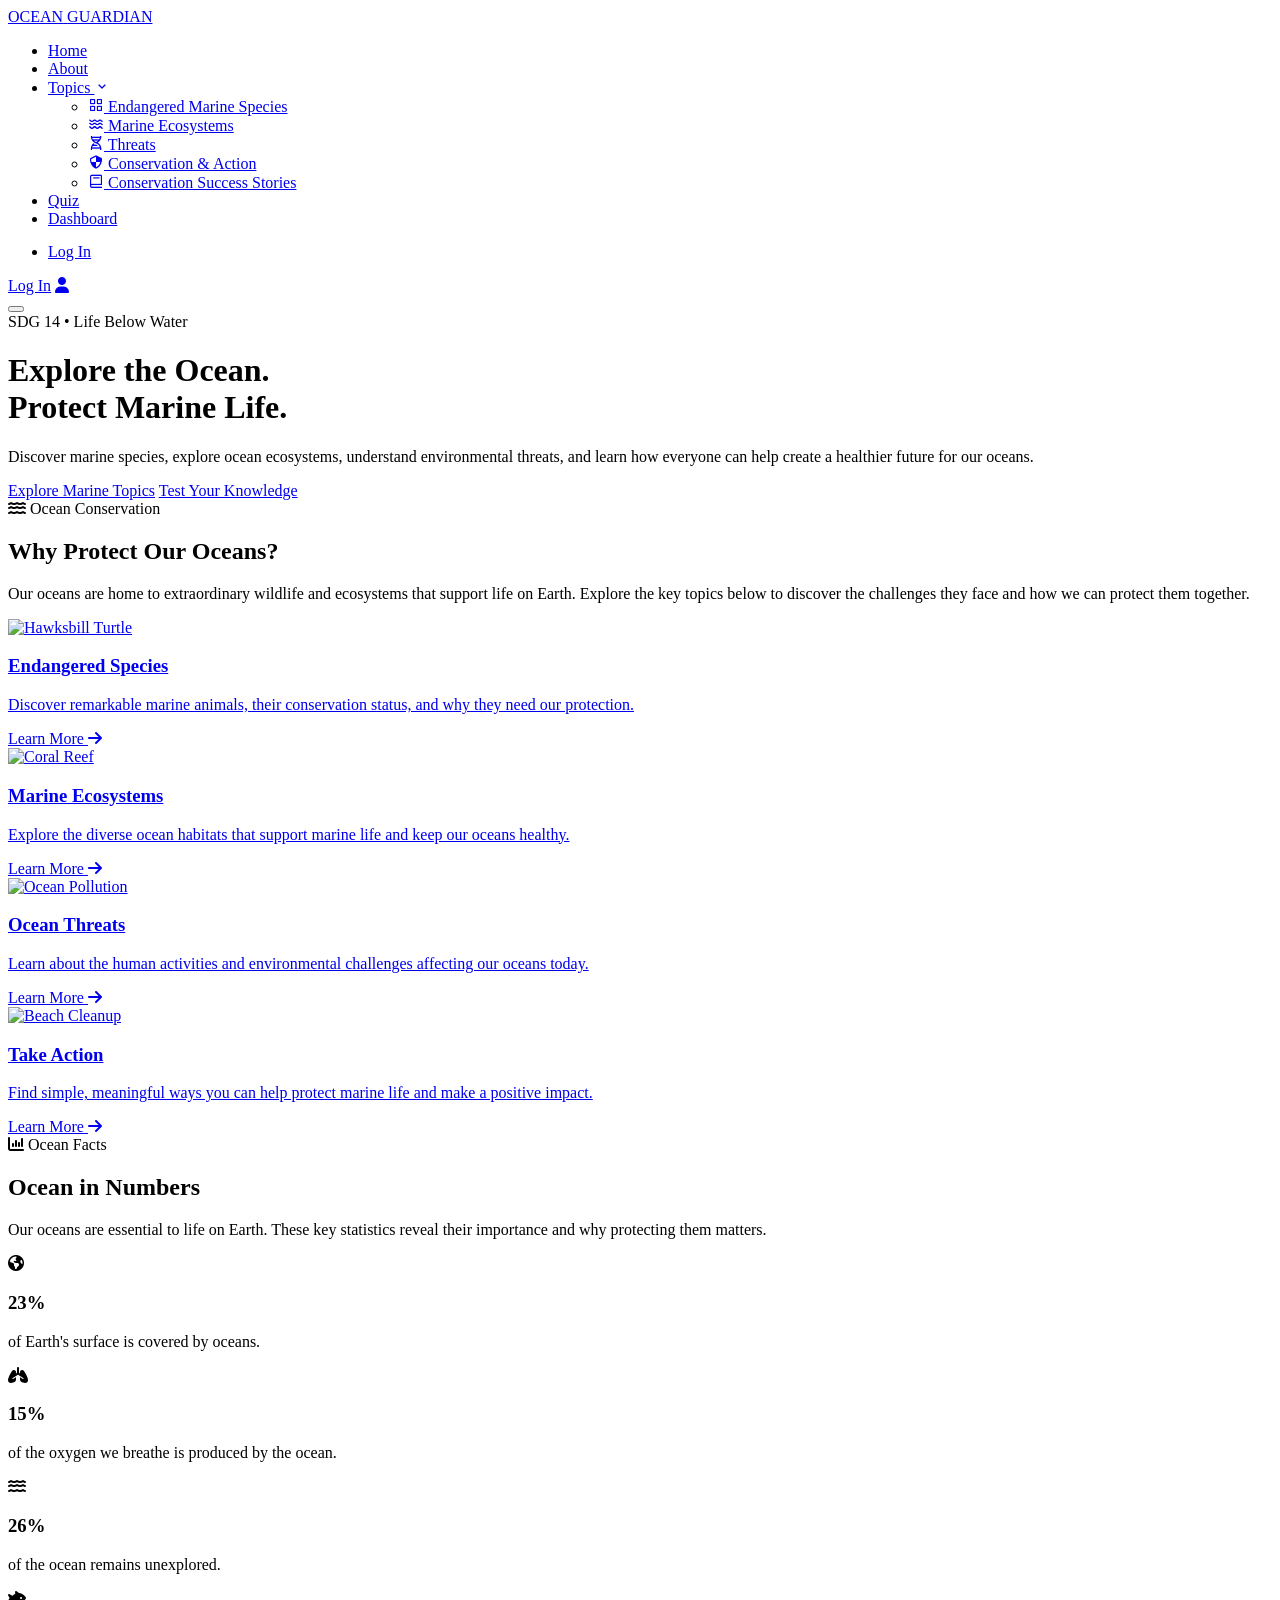
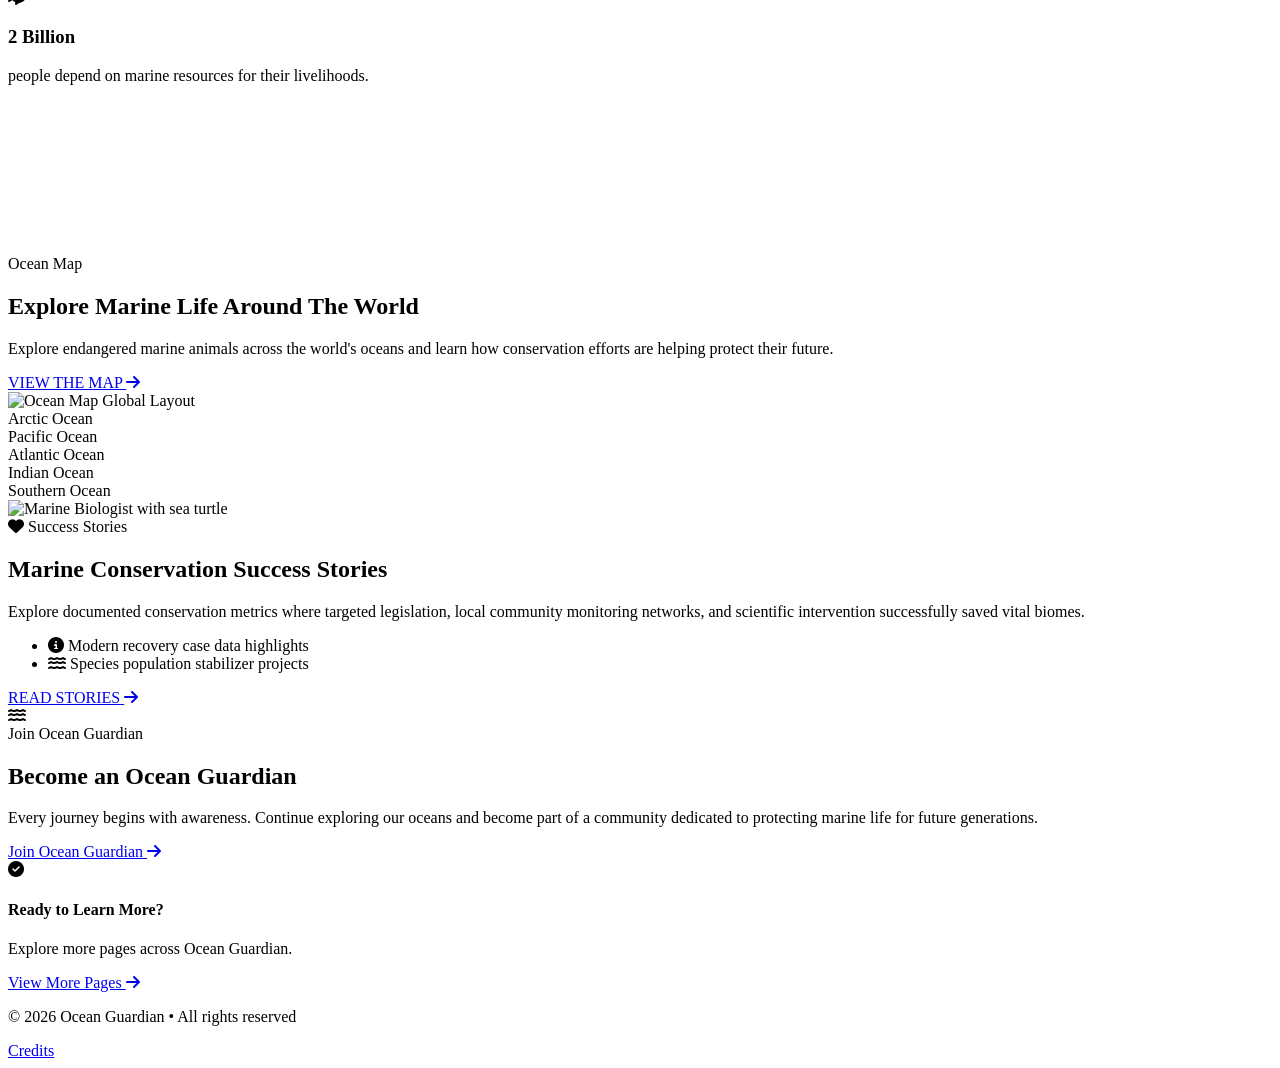
==== index.html @ d48eb56b "Add files via upload" ====
<!DOCTYPE html>
<html lang="en">
<head>
    <meta charset="UTF-8">
    <meta name="viewport" content="width=device-width, initial-scale=1.0">
    <title>Ocean Guardian | Ocean Map</title>
    <link rel="icon" href="Image/oceanguardianlogo.png" type="Image/oceanguardianlogo.ico">
    <link rel="stylesheet" href="CSS/style.css">
    <link rel="stylesheet" href="CSS/oceanmap.css">
    <!-- AOS -->
    <link href="https://unpkg.com/aos@2.3.4/dist/aos.css" rel="stylesheet">
    <script src="https://unpkg.com/aos@2.3.4/dist/aos.js"></script>
    <!-- FontAwesome -->
    <link rel="stylesheet" href="https://cdnjs.cloudflare.com/ajax/libs/font-awesome/6.5.1/css/all.min.css">
    <!-- Boxicons -->
    <link href='https://unpkg.com/boxicons@2.1.4/css/boxicons.min.css' rel='stylesheet'>
    <!-- Google Font -->
    <link href="https://fonts.googleapis.com/css2?family=Plus+Jakarta+Sans:wght=400;500;600;700;800&display=swap" rel="stylesheet">
    <link rel="preconnect" href="https://fonts.googleapis.com">
    <link rel="preconnect" href="https://fonts.gstatic.com" crossorigin>
    <link href="https://fonts.googleapis.com/css2?family=Poppins:ital,wght@0,100;0,200;0,300;0,400;0,500;0,600;0,700;0,800;0,900;1,100;1,200;1,300;1,400;1,500;1,600;1,700;1,800;1,900&display=swap" rel="stylesheet">
</head>
<body>

    <nav class="main-navbar">
        <div class="nav-container">
            <a href="index.html" class="nav-brand">
                <div class="brand-text-wrapper">
                    <span class="brand-main">OCEAN</span>
                    <span class="brand-sub">GUARDIAN</span>
                </div>
            </a>

            <ul class="nav-menu-links">
                <li><a href="index.html#home" class="menu-item active">Home</a></li>
                <li><a href="about.html" class="menu-item">About</a></li>

                <li class="nav-dropdown-wrapper">
                    <a href="#topics" class="menu-item dynamic-trigger">
                        Topics <i class='bx bx-chevron-down toggle-arrow'></i>
                    </a>
                    <ul class="dropdown-panel">
                        <li><a href="endangeredmarineanimals.html"><i class='bx bx-grid-alt'></i> Endangered Marine Species</a></li>
                        <li><a href="topic.html#marine-ecosystem"><i class='bx bx-water'></i> Marine Ecosystems</a></li>
                        <li><a href="topic.html#threats"><i class='bx bx-dna'></i> Threats</a></li>
                        <li><a href="topic.html#solution"><i class='bx bx-shield-quarter'></i> Conservation & Action</a></li>
                        <li><a href="successstories.html"><i class='bx bx-book'></i> Conservation Success Stories</a></li>
                    </ul>
                </li>

                <li><a href="quiz.html" class="menu-item">Quiz</a></li>
                <li><a href="signupandlogin/dashboard.html" class="menu-item">Dashboard</a></li>

                <!-- MOBILE SIGN UP -->
                <li class="mobile-only-cta">
                    <div class="mobile-nav-action-group" style="display: flex; align-items: center; justify-content: center; gap: 15px; margin-top: 15px;">
                        <a href="signupandlogin/login.html" class="nav-cta-block" id="mobile-auth-btn" style="margin: 0; flex: 1;">Log In</a>
                    </div>
                </li>
            </ul>

            <div class="nav-action-group">
                <a href="signupandlogin/login.html" class="nav-cta-block" id="auth-btn">Log In</a>
                <a href="signupandlogin/dashboard.html" id="profile-btn" class="profile-btn"><i class="fa-solid fa-user"></i></a>
            </div>

            <button class="hamburger" id="hamburger">
                <span></span>
                <span></span>
                <span></span>
            </button>
        </div>
    </nav>

    <!-- Hero Showcase Section -->
    <header class="ocean-hero" id="home">
        <div class="hero-inner">
            <span class="sub-heading" data-aos="fade-up" data-aos-duration="1000">SDG 14 • Life Below Water</span>
            <h1 data-aos="fade-up" data-aos-duration="1000" data-aos-delay="100">Explore the Ocean.<br>Protect Marine Life.</h1>
            <p class="hero-intro" data-aos="fade-up" data-aos-duration="1000" data-aos-delay="200">Discover marine species, explore ocean ecosystems, understand environmental threats, and learn how everyone can help create a healthier future for our oceans.</p>
            
            <div class="hero-actions" data-aos="fade-up" data-aos-duration="1000" data-aos-delay="300">
                <a href="topic.html" class="hero-primary-btn">Explore Marine Topics</a>
                <a href="quiz.html" class="hero-secondary-btn">Test Your Knowledge</a>
            </div>
        </div>
    </header>

    <section class="site-section marine-life-section">
        <div class="section-container">
            <div class="section-header" data-aos="fade-up">
                <span class="section-tag">
                    <i class="fa-solid fa-water"></i>
                    Ocean Conservation
                </span>

                <h2>Why Protect Our Oceans?</h2>

                <p>
                    Our oceans are home to extraordinary wildlife and ecosystems that support life on Earth. Explore the key topics below to discover the challenges they face and how we can protect them together.
                </p>
            </div>

            <div class="marine-grid">
                <!-- Endangered Species -->
                <a href="endangeredmarineanimals.html" class="marine-card" data-aos="zoom-in">
                    <div class="marine-image">
                        <img src="Image/home-seaturtle.jpg" alt="Hawksbill Turtle">
                    </div>

                    <div class="marine-content">
                        <h3>Endangered Species</h3>
                        <p>
                            Discover remarkable marine animals, their conservation status, and why they need our protection.
                        </p>
                        <span class="marine-link">
                            Learn More
                            <i class="fa-solid fa-arrow-right"></i>
                        </span>
                    </div>
                </a>

                <!-- Marine Ecosystems -->
                <a href="topic.html#ecosystem" class="marine-card" data-aos="zoom-in">
                    <div class="marine-image">
                        <img src="Image/home-coralreefs.jpg" alt="Coral Reef">
                    </div>
                    <div class="marine-content">
                        <h3>Marine Ecosystems</h3>
                        <p>
                            Explore the diverse ocean habitats that support marine life and keep our oceans healthy.
                        </p>
                        <span class="marine-link">
                            Learn More
                            <i class="fa-solid fa-arrow-right"></i>
                        </span>
                    </div>
                </a>

                <!-- Threats -->
                <a href="topic.html#threats" class="marine-card" data-aos="zoom-in">
                    <div class="marine-image">
                        <img src="Image/Home-plasticpollution.jpg" alt="Ocean Pollution">
                    </div>
                    <div class="marine-content">
                        <h3>Ocean Threats</h3>
                        <p>
                            Learn about the human activities and environmental challenges affecting our oceans today.
                        </p>
                        <span class="marine-link">
                            Learn More
                            <i class="fa-solid fa-arrow-right"></i>
                        </span>
                    </div>
                </a>

                <!-- Take Action -->
                <a href="topic.html#solution" class="marine-card" data-aos="zoom-in">
                    <div class="marine-image">
                        <img src="Image/home-beachcleanup.jpg" alt="Beach Cleanup">
                    </div>
                    <div class="marine-content">
                        <h3>Take Action</h3>
                        <p>
                            Find simple, meaningful ways you can help protect marine life and make a positive impact.
                        </p>
                        <span class="marine-link">
                            Learn More
                            <i class="fa-solid fa-arrow-right"></i>
                        </span>
                    </div>
                </a>
            </div>
        </div>
    </section>

    <section class="site-section ocean-numbers-section">
        <div class="section-container">
            <div class="section-header" data-aos="fade-up">
                <span class="section-tag">
                    <i class="fa-solid fa-chart-column"></i>
                    Ocean Facts
                </span>

                <h2>Ocean in Numbers</h2>

                <p>
                    Our oceans are essential to life on Earth. These key statistics
                    reveal their importance and why protecting them matters.
                </p>
            </div>

            <div class="numbers-grid">
                <div class="number-card" data-aos="fade-up">
                    <div class="number-icon">
                        <i class="fa-solid fa-earth-americas"></i>
                    </div>

                    <h3><span class="counter" data-target="71">0</span>%</h3>
                    <p>of Earth's surface is covered by oceans.</p>
                </div>

                <div class="number-card" data-aos="fade-up" data-aos-delay="100">
                    <div class="number-icon">
                        <i class="fa-solid fa-lungs"></i>
                    </div>

                    <h3><span class="counter" data-target="50">0</span>%</h3>
                    <p>of the oxygen we breathe is produced by the ocean.</p>
                </div>

                <div class="number-card" data-aos="fade-up" data-aos-delay="200">

                    <div class="number-icon">
                        <i class="fa-solid fa-water"></i>
                    </div>

                    <h3><span class="counter" data-target="80">0</span>%</h3>
                    <p>of the ocean remains unexplored.</p>
                </div>

                <div class="number-card" data-aos="fade-up" data-aos-delay="300">
                    <div class="number-icon">
                        <i class="fa-solid fa-fish-fins"></i>
                    </div>

                    <h3><span class="counter" data-target="3">0</span> Billion</h3>
                    <p>people depend on marine resources for their livelihoods.</p>
                </div>
            </div>
        </div>
    </section>

    <!-- Interactive Map Section -->
    <section class="site-section marine-life-section" id="explore-map-section">
        <div class="section-container map-container">
            <canvas id="bubbles-canvas"></canvas>
            
            <div class="map-content" data-aos="fade-right">
                <span class="map-subtitle">Ocean Map</span>
                <h2 class="map-title">Explore Marine Life Around <span>The World</span></h2>
                <p class="map-description">Explore endangered marine animals across the world's oceans and learn how conservation efforts are helping protect their future.</p>
                <a href="oceanmap.html" class="map-btn">
                    VIEW THE MAP <i class="fa-solid fa-arrow-right"></i>
                </a>
            </div>

            <div class="map-box" data-aos="fade-left">
                <div class="map-wrapper">
                    <img src="Image/ocean_map.png" class="map-bg" alt="Ocean Map Global Layout">
                    <div class="ocean-text" id="lbl-arctic">Arctic Ocean</div>
                    <div class="ocean-text" id="lbl-pacific">Pacific Ocean</div>
                    <div class="ocean-text" id="lbl-atlantic">Atlantic Ocean</div>
                    <div class="ocean-text" id="lbl-indian">Indian Ocean</div>
                    <div class="ocean-text" id="lbl-southern">Southern Ocean</div>
                </div>
            </div>
        </div>
    </section>

    <section class="site-section info-section-wrapper">
        <div class="section-container">
            <div class="info-row" data-aos="fade-up">
                <div class="info-image-frame">
                    <img src="Image/home-marinebiologistwithseaturtle.jpg" alt="Marine Biologist with sea turtle">
                </div>
                <div class="info-content-frame">
                    <span class="info-tag-bubble red-bubble">
                        <i class="fa-solid fa-heart"></i> Success Stories
                    </span>
                    <h2>Marine Conservation Success Stories</h2>
                    <p>Explore documented conservation metrics where targeted legislation, local community monitoring networks, and scientific intervention successfully saved vital biomes.</p>
                    <ul class="info-check-list">
                        <li><i class="fa-solid fa-circle-info"></i> Modern recovery case data highlights</li>
                        <li><i class="fa-solid fa-water"></i> Species population stabilizer projects</li>
                    </ul>
                    <a href="successstories.html" class="info-action-btn dark-btn">
                        READ STORIES <i class="fa-solid fa-arrow-right"></i>
                    </a>
                </div>
            </div>
        </div>
    </section>

    <section class="site-section join-section marine-life-section">
        <div class="section-container">
            <div class="join-card" data-aos="zoom-in">

                <div class="join-icon">
                    <i class="fa-solid fa-water"></i>
                </div>

                <span class="section-label">
                    Join Ocean Guardian
                </span>

                <h2>Become an Ocean Guardian</h2>

                <p>
                    Every journey begins with awareness. Continue exploring our oceans
                    and become part of a community dedicated to protecting marine life
                    for future generations.
                </p>

                <a href="signupandlogin/dashboard.html" class="join-btn">
                    Join Ocean Guardian
                    <i class="fa-solid fa-arrow-right"></i>
                </a>
            </div>
        </div>
    </section>

    <div class="reading-checkpoint-wrapper">
        <div class="checkpoint-card">
            <div class="checkpoint-icon">
                <i class="fa-solid fa-circle-check"></i>
            </div>
            <div class="checkpoint-body">
                <h4>Ready to Learn More?</h4>
                <p>Explore more pages across Ocean Guardian.</p>
            </div>
            <a href="viewmore.html" class="checkpoint-action-btn">
                View More Pages <i class="fa-solid fa-arrow-right"></i>
            </a>
        </div>
    </div>

    <footer class="footer">
        <div class="section-container">
            <p>© 2026 Ocean Guardian • All rights reserved</p>
            <a class="footer-credit" href="credits.html">Credits</a>
        </div>
    </footer>

    <!-- Modules/Scripts Execution Links -->
    <script type="module" src="Javascript/auth.js"></script>
    <script type="module" src="Javascript/app.js"></script>
    <script>
        AOS.init({
            duration: 850,
            once: true,
            easing: 'ease-out-cubic'
        });

        // Ocean Counter
        const counters = document.querySelectorAll(".counter");

        const observer = new IntersectionObserver((entries) => {
            entries.forEach(entry => {
                if (!entry.isIntersecting) return;

                const counter = entry.target;
                const target = +counter.dataset.target;

                let current = 0;
                const duration = 1700;
                const stepTime = Math.max(10, duration / target);

                const updateCounter = () => {
                    current++;

                    counter.textContent = current;

                    if (current < target) {
                        setTimeout(updateCounter, stepTime);
                    } else {
                        counter.textContent = target;
                    }
                };

                updateCounter();

                observer.unobserve(counter);
            });
        });

        counters.forEach(counter => observer.observe(counter));
    </script>
</body>
</html>
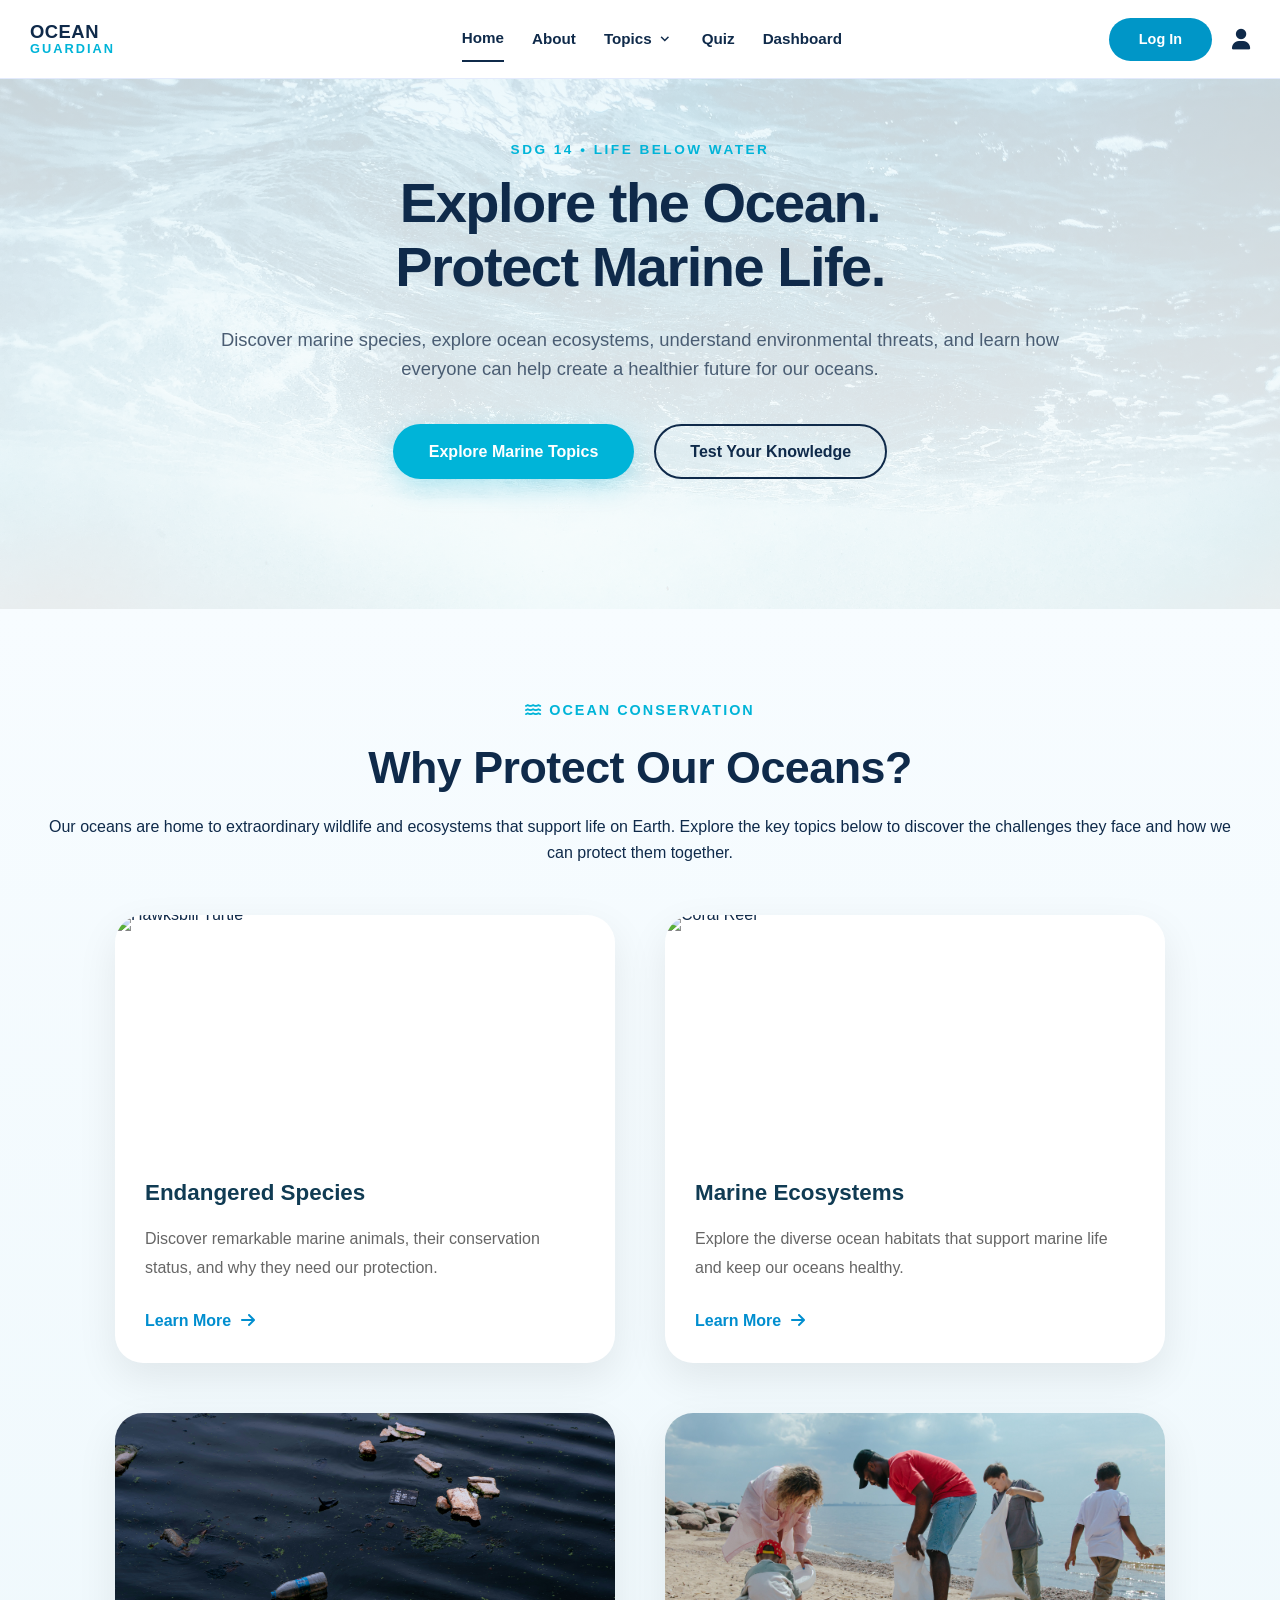
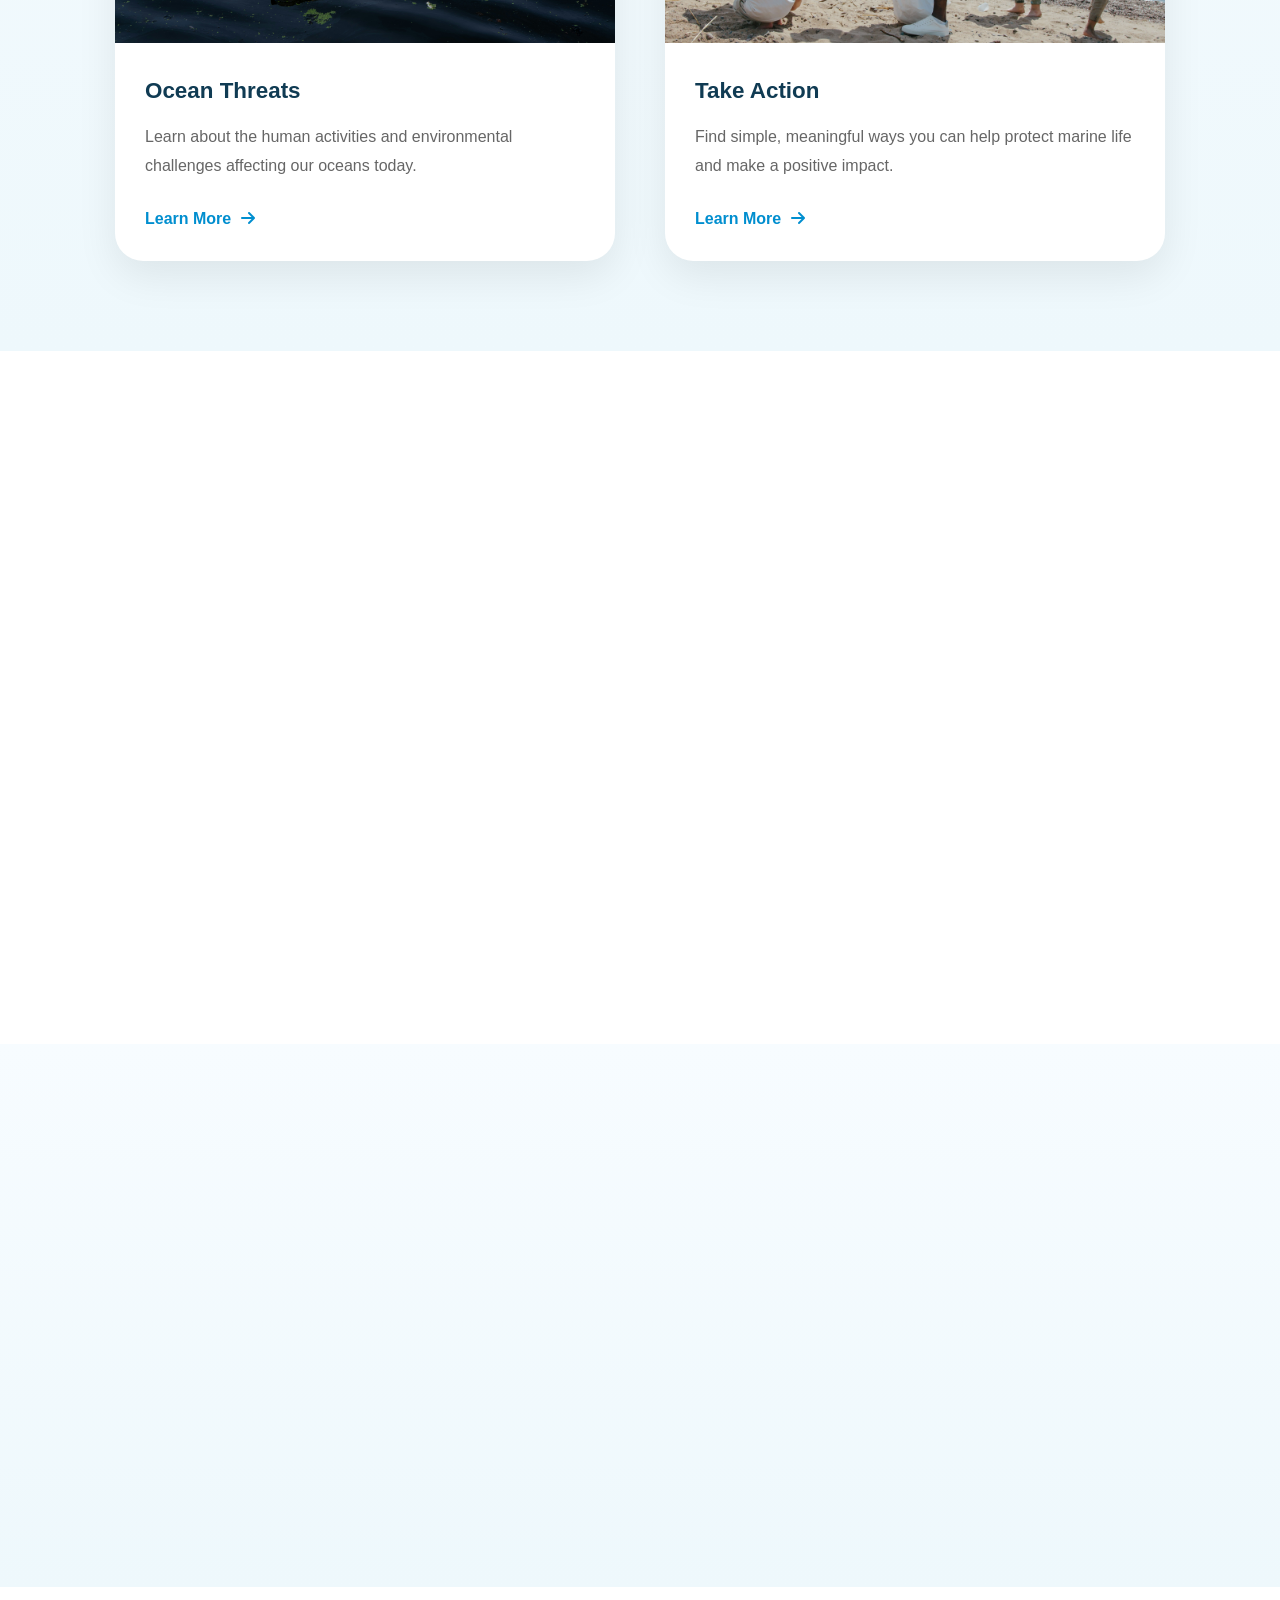
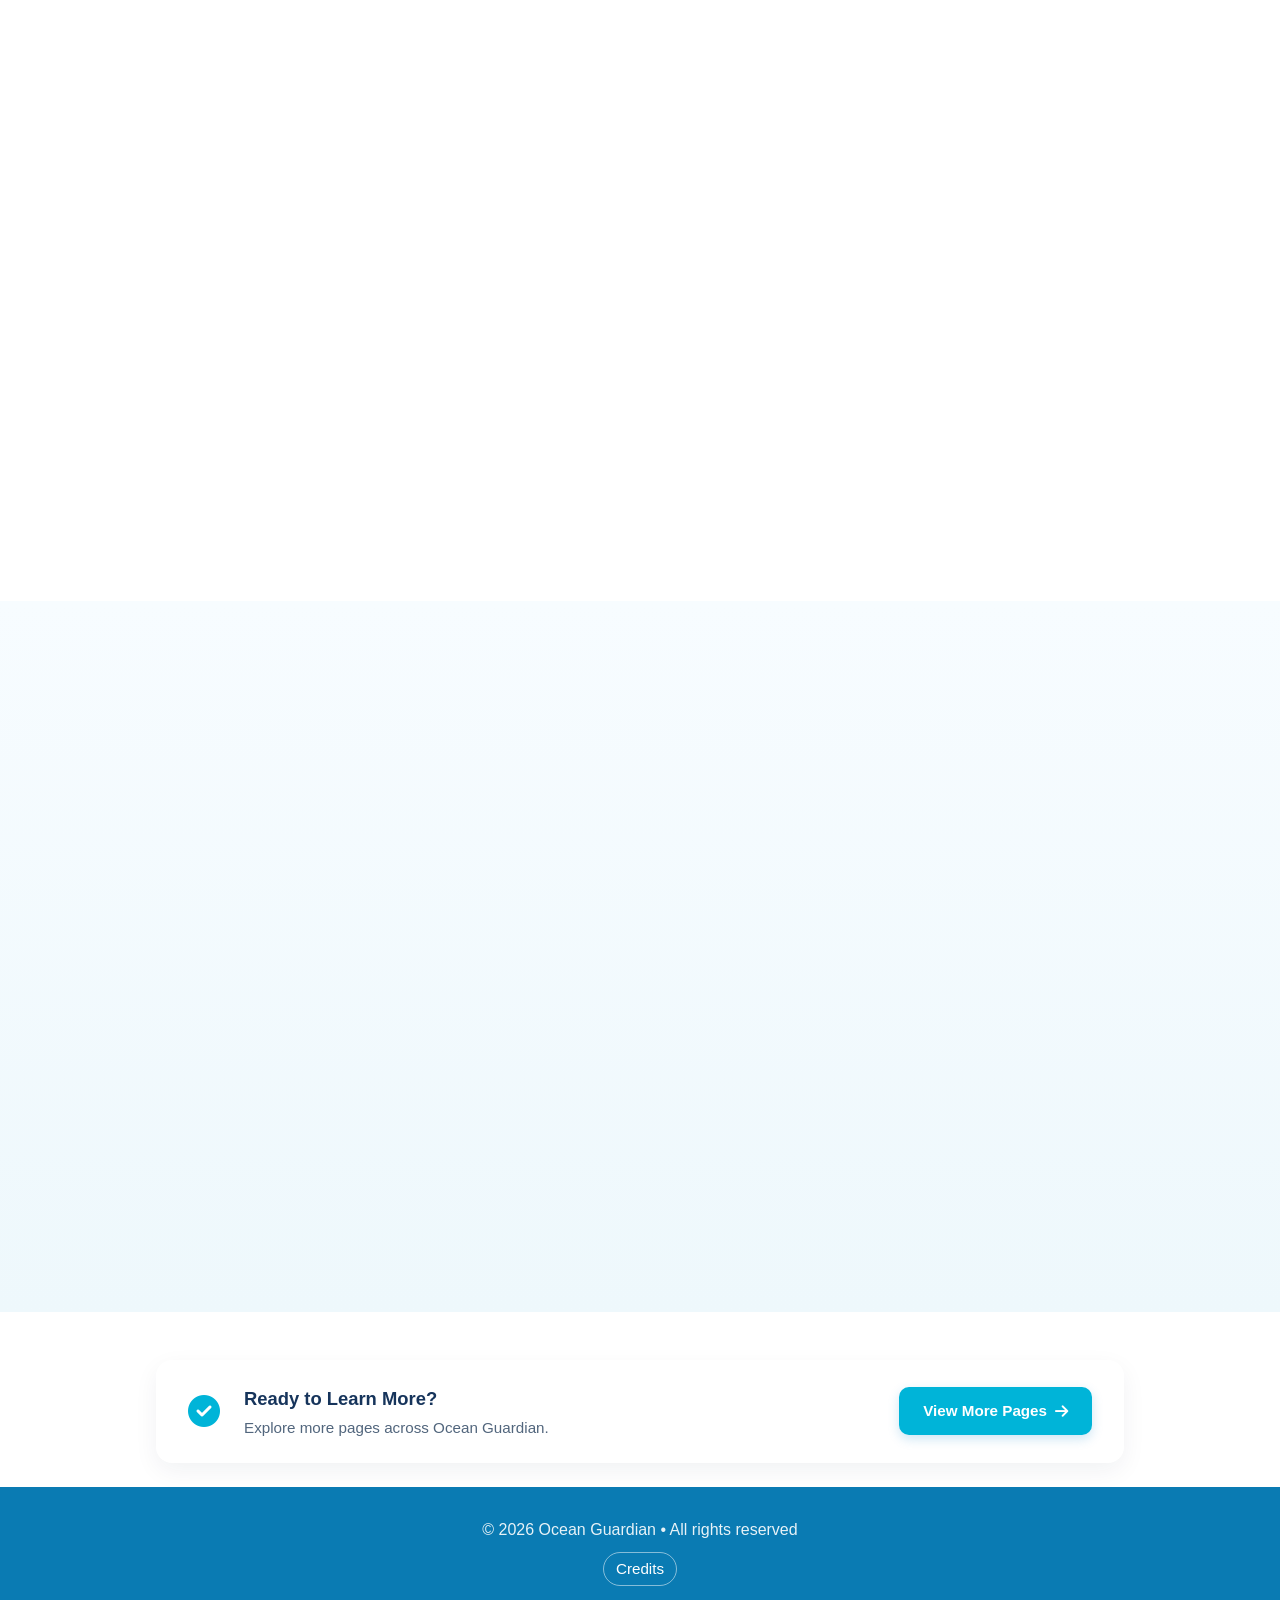
==== commit 2a7203e9: "Update index.html" ====
--- a/index.html
+++ b/index.html
@@ -3,7 +3,7 @@
 <head>
     <meta charset="UTF-8">
     <meta name="viewport" content="width=device-width, initial-scale=1.0">
-    <title>Ocean Guardian | Ocean Map</title>
+    <title>Ocean Guardian | Home</title>
     <link rel="icon" href="Image/oceanguardianlogo.png" type="Image/oceanguardianlogo.ico">
     <link rel="stylesheet" href="CSS/style.css">
     <link rel="stylesheet" href="CSS/oceanmap.css">
@@ -377,4 +377,4 @@
         counters.forEach(counter => observer.observe(counter));
     </script>
 </body>
-</html>+</html>
--- a/CSS/style.css
+++ b/CSS/style.css
@@ -0,0 +1,2562 @@
+/* Note: This CSS file is for homepage, endangered marine life, & about page. */
+
+/* General */
+
+* {
+    margin: 0;
+    padding: 0;
+    box-sizing: border-box;
+}
+
+html {
+    scroll-behavior: smooth;
+}
+
+:root {
+    --cyan-primary: #00b4d8;       
+    --cyan-dark: #0096c7;          
+    --cyan-soft-bg: #edfaff;       
+    --ocean-navy: #0f2a4a;         
+    --text-slate: #4a5d73;         
+    --border-color: #e2eafc;       
+    --pure-white: #ffffff;
+    --system-green: #10b981;
+    --system-red: #ef476f;
+    --heading-font: 'Plus Jakarta Sans', sans-serif;
+    --font-base: 'Poppins', sans-serif;
+    --bg-card:#ffffff;
+    --border-glass:#dbeafe;
+    --text-primary:#16345B;
+    --text-secondary:#52667d;
+    --text-muted:#7d8da3;
+    --shadow-sm:0 8px 24px rgba(15,42,74,.06);
+    --shadow-lg:0 18px 45px rgba(15,42,74,.12);
+    --accent-blue:#00b4d8;
+    --accent-emerald:#0ea5a3;
+    --accent-rose:#ef476f;
+}
+
+h1, h2, h3, h4, h5, h6 {
+    font-family: var(--heading-font);
+}
+
+body {
+    background-color: var(--pure-white);
+    color: var(--ocean-navy);
+    font-family: var(--font-base);
+    line-height: 1.6;
+    overflow-x: hidden;
+}
+
+@media (max-width: 900px) {
+
+    html, body {
+        overflow-x: hidden !important;
+        width: 100% !important;
+        position: relative;
+    }
+
+    [data-aos^="fade-right"], 
+    [data-aos^="fade-left"],
+    [data-aos^="slide-right"],
+    [data-aos^="slide-left"] {
+        transform: none !important;
+        opacity: 1 !important;
+        transition: none !important;
+    }
+
+    .section-header, 
+    .marine-header,
+    header, 
+    .hero-section {
+        padding-top: 40px !important;
+        padding-left: 20px !important;
+        padding-right: 20px !important;
+        margin-bottom: 0 !important;
+    }
+
+    .wave-divider, 
+    .custom-shape-divider-bottom, 
+    .divider {
+        margin-bottom: -3px !important;
+        margin-top: -3px !important;
+        position: relative;
+        z-index: 5;
+    }
+
+    .wave-divider svg, 
+    .custom-shape-divider-bottom svg {
+        transform: scale(1.05) !important;
+    }
+
+    .row, 
+    .grid-container, 
+    .animal-row, 
+    .content-box {
+        flex-direction: column !important;
+        gap: 20px !important;
+    }
+
+    .reverse, 
+    .row-reverse, 
+    .animal-row.reverse {
+        flex-direction: column !important;
+    }
+
+    .info-box, 
+    .animal-info, 
+    .text-container, 
+    .model-box,
+    .card {
+        width: 100% !important;
+        max-width: 100% !important;
+        margin-left: 0 !important;
+        margin-right: 0 !important;
+    }
+
+    html, body {
+        overflow-x: hidden !important;
+        width: 100% !important;
+        position: relative;
+    }
+
+
+    /* Keep text below navbar */
+    .section-header, 
+    .marine-header,
+    header, 
+    .hero-section {
+        padding-top: 120px !important;
+        padding-left: 20px !important;
+        padding-right: 20px !important;
+        margin-bottom: 0 !important;
+    }
+    
+    .site-section:first-of-type,
+    .page-layout-wrapper {
+        padding-top: 120px !important; 
+    }
+
+    .ocean-hero {
+        min-height:85vh;
+    }
+
+    .ocean-hero h1{
+        font-size:clamp(3rem,10vw,4.5rem);
+        line-height:1.1;
+    }
+
+    .hero-inner,
+    .map-content{
+        padding:0 20px;
+    }
+
+    .hero-inner {
+        padding-top: 80px;
+    }
+}
+
+
+/* NAVBAR */
+
+.main-navbar {
+    width: 100%;
+    background-color: var(--pure-white);
+    border-bottom: 1px solid var(--border-color);
+    position: sticky;
+    top: 0;
+    z-index: 1000;
+    padding: 16px 0;
+}
+
+.nav-container {
+    max-width: 1300px;
+    margin: 0 auto;
+    padding: 0 30px;
+    display: flex;
+    justify-content: space-between;
+    align-items: center;
+}
+
+.nav-brand {
+    display: flex;
+    align-items: center;
+    gap: 14px;
+    text-decoration: none;
+    color: var(--ocean-navy);
+}
+
+.brand-logo {
+    width: 50px;
+    height: 50px;
+    object-fit: contain;
+    display: block;
+}
+
+.brand-text-wrapper {
+    display: flex;
+    flex-direction: column;
+    line-height: 1.1;
+}
+
+.brand-main {
+    font-size: 1.15rem;
+    font-weight: 800;
+    letter-spacing: 0.5px;
+}
+
+.brand-sub {
+    font-size: 0.8rem;
+    font-weight: 700;
+    letter-spacing: 2px;
+    color: var(--cyan-primary);
+}
+
+.nav-menu-links {
+    display: flex;
+    align-items: center;
+    list-style: none;
+    gap: 28px;
+    margin-left: 80px;
+}
+
+.menu-item {
+    position: relative;
+    text-decoration: none;
+    color: var(--ocean-navy);
+    font-weight: 600;
+    font-size: 0.95rem;
+    padding: 10px 0;
+    display: flex;
+    align-items: center;
+    gap: 4px;
+    transition: color 0.2s ease;
+}
+
+.menu-item:hover {
+    color: var(--cyan-primary);
+}
+
+.menu-item.active {
+    font-weight: 700;
+    border-bottom: 2px solid var(--ocean-navy);
+}
+
+/* NAVBAR DROPDOWN */
+.nav-dropdown-wrapper {
+    position: relative;
+}
+
+.toggle-arrow {
+    font-size: 1.1rem;
+    transition: transform 0.25s ease;
+}
+
+.dropdown-panel {
+    position: absolute;
+    top: 100%;
+    left: 50%;
+    transform: translateX(-50%) translateY(15px);
+    background-color: var(--pure-white);
+    border: 1px solid var(--border-color);
+    box-shadow: 0 15px 35px rgba(15, 42, 74, 0.1);
+    border-radius: 8px;
+    list-style: none;
+    min-width: 250px;
+    padding: 15px 0;
+    opacity: 0;
+    visibility: hidden;
+    transition: opacity 0.2s ease, transform 0.2s ease, visibility 0.2s;
+    z-index: 1100;
+}
+
+.dropdown-panel li a {
+    display: flex;
+    align-items: center;
+    gap: 10px;
+    padding: 10px 20px;
+    text-decoration: none;
+    color: var(--ocean-navy);
+    font-weight: 600;
+    font-size: 0.9rem;
+    transition: all 0.2s ease;
+}
+
+.dropdown-panel li a i {
+    font-size: 1.2rem;
+    color: var(--cyan-primary);
+}
+
+.dropdown-panel li a:hover {
+    background-color: var(--cyan-soft-bg);
+    color: var(--cyan-dark);
+}
+
+.nav-dropdown-wrapper:hover .dropdown-panel {
+    opacity: 1;
+    visibility: visible;
+    transform: translateX(-50%) translateY(2px);
+}
+
+.nav-dropdown-wrapper:hover .toggle-arrow {
+    transform: rotate(180deg);
+    color: var(--cyan-primary);
+}
+
+@media (min-width: 901px) {
+    .nav-dropdown-wrapper:hover .dropdown-panel {
+        opacity: 1;
+        visibility: visible;
+        transform: translateX(-50%) translateY(2px);
+    }
+}
+
+/* Navbar Action Group */
+
+.nav-action-group {
+    display: flex;
+    align-items: center;
+    gap: 20px;
+}
+
+.nav-cta-block {
+    display: inline-block;
+    background-color: var(--cyan-dark);
+    color: var(--pure-white);
+    text-decoration: none;
+    padding: 10px 30px;
+    border-radius: 25px;
+    font-weight: 700;
+    font-size: 0.9rem;
+    transition: background-color 0.2s ease;
+}
+
+.nav-cta-block:hover {
+    background-color: var(--ocean-navy);
+}
+
+.nav-search-trigger {
+    background: none;
+    border: none;
+    font-size: 2.4rem;
+    color: var(--ocean-navy);
+    cursor: pointer;
+    margin-top: 6px;
+    transition: color 0.2s ease, transform 0.2s ease;
+}
+
+/* Mobile Navbar (Hamburger) */
+
+.hamburger{
+    display: none;
+    width: 42px;
+    height: 42px;
+    background: none;
+    border: none;
+    cursor: pointer;
+    flex-direction: column;
+    justify-content: center;
+    gap: 5px;
+    z-index: 1002;
+}
+
+.hamburger span{
+    width: 26px;
+    height: 3px;
+    background: #16345B;
+    border-radius: 10px;
+    transition: .3s;
+}
+
+.hamburger.active span:nth-child(1){
+    transform: translateY(8px) rotate(45deg);
+}
+
+.hamburger.active span:nth-child(2){
+    opacity: 0;
+}
+
+.hamburger.active span:nth-child(3){
+    transform: translateY(-8px) rotate(-45deg);
+}
+
+/* animation */
+
+.hamburger.active span:nth-child(1){
+    transform: translateY(8px) rotate(45deg);
+}
+
+.hamburger.active span:nth-child(2){
+    opacity:0;
+}
+
+.hamburger.active span:nth-child(3){
+    transform: translateY(-8px) rotate(-45deg);
+}
+
+.nav-search-trigger:hover {
+    color: var(--cyan-dark);
+    transform: scale(1.05);
+}
+
+.mobile-only-cta{
+    display: none;
+}
+
+/* Mobile Resposiveness - mobile navbar */
+
+@media (max-width:900px){
+
+    .main-navbar {
+        position: fixed;
+    }
+
+    .hamburger{
+        display: flex !important;
+        flex-direction: column;
+        justify-content: center;
+        gap: 5px;
+    }
+
+    .hamburger span {
+        display: block;
+        width: 26px;
+        height: 3px;
+        background: #16345B;
+        border-radius: 10px;
+    }
+
+    .nav-container{
+        position: relative;
+    }
+
+    .nav-menu-links,
+    .nav-action-group{
+        display: none;
+    }
+
+    .nav-menu-links.show,
+    .nav-action-group.show{
+        display: flex;
+    }
+
+    .nav-menu-links{
+        position: absolute;
+        top: 100%;
+        left: 0;
+        width: 100%;
+        background: white;
+        flex-direction: column;
+        align-items: flex-start;
+        padding: 10px 30px 25px 30px;
+        box-shadow: 0 10px 25px rgba(0,0,0,.08);
+        gap: 0;
+        z-index: 1000;
+        margin-left: 0;
+    }
+
+    .nav-menu-links li{
+        width: 100%;
+    }
+
+    .menu-item{
+        display: block;
+        width: 100%;
+        padding: 15px 0;
+    }
+    
+    .menu-item.active {
+        border-bottom: none;
+    }
+
+    .menu-item.active::after {
+        display: none;
+    }
+
+    .nav-menu-links {
+        position: absolute;
+        top: 100%;
+        left: 0;
+        width: 100%;
+        background: white;
+        flex-direction: column;
+        align-items: flex-start;
+        padding: 10px 30px 25px 30px; /* Added slight base padding for the button */
+        box-shadow: 0 10px 25px rgba(0,0,0,.08);
+        gap: 0;
+        z-index: 1000;
+        margin-left: 0;
+        display: none;
+    }
+
+    .nav-action-group{
+        display: none !important;
+    }
+
+    /* Dropdown */
+    .dropdown-panel {
+        position: relative;
+        top: 0;
+        left: 0;
+        transform: none !important;
+        display: none;
+        opacity: 1;
+        visibility: visible;
+        box-shadow: none;
+        border: none;
+        padding-left: 20px;
+        margin: 5px 0 0 0;
+        width: 100%;
+        min-width: unset;
+    }
+
+    .dropdown-panel li a {
+        display: flex;
+        padding: 12px 10px;
+        color: var(--ocean-navy);
+        text-decoration: none;
+    }
+
+    .nav-dropdown-wrapper.open .dropdown-panel{
+        display: block;
+    }
+
+    .nav-dropdown-wrapper{
+        width:100%;
+    }
+    
+    .nav-dropdown-wrapper:hover .dropdown-panel {
+        display: none;
+    }
+
+    .nav-dropdown-wrapper.open:hover .dropdown-panel {
+        display: block;
+    }
+
+    .mobile-only-cta {
+        display: block !important;
+        margin-top: 15px;
+        width: 100%;
+    }
+
+    .mobile-only-cta .nav-cta-block {
+        display: block;
+        text-align: center;
+        width: 100%;
+        padding: 12px 0;
+        border-radius: 25px;
+    }
+
+    /* Filter */
+    .ocean-filter {
+        position: static !important;
+        width: 100% !important;
+        max-width: 500px;
+        margin: 30px auto 40px !important; 
+        padding: 20px !important;
+        border-radius: 20px !important;
+    }
+
+    .filter-btn {
+        padding: 10px 18px !important;
+        font-size: 0.9rem !important;
+    }
+}
+
+@media (min-width: 901px) {
+    .mobile-only-cta {
+        display: none !important;
+    }
+}
+
+.profile-btn {
+    font-size: 1.3rem;
+    color: var(--ocean-navy);
+    transition: color 0.2s ease, transform 0.2s ease;
+    display: inline-flex;
+    align-items: center;
+    justify-content: center;
+    text-decoration: none;
+}
+
+.profile-btn:hover {
+    color: var(--cyan-primary);
+    transform: scale(1.05);
+}
+
+/* SITE STRUCTURAL FRAMEWORK */
+.site-section {
+    padding: 90px 30px;
+}
+
+.site-section.bg-light {
+    background-color: var(--cyan-soft-bg);
+}
+
+.scroll-spacer {
+    scroll-margin-top: 90px;
+}
+
+.section-container {
+    max-width: 1200px;
+    margin: 0 auto;
+}
+
+.section-header {
+    margin-bottom: 50px;
+    text-align: center;
+}
+
+.section-tag {
+    font-size: 0.8rem;
+    font-weight: 700;
+    color: var(--cyan-primary);
+    text-transform: uppercase;
+    letter-spacing: 2px;
+    display: block;
+    margin-bottom: 10px;
+}
+
+.section-header h2 {
+    font-size: 2.4rem;
+    font-weight: 800;
+    letter-spacing: -0.5px;
+}
+
+/* HERO SECTION */
+
+.ocean-hero{
+    background: linear-gradient(rgba(237,250,255,.82),rgba(255,255,255,.90)), url("../Image/Home-heroimage.jpg");
+    background-size: cover;
+    background-position: center;
+    background-repeat: no-repeat;
+    padding: 60px 30px;
+    justify-content: center;
+    align-items: center;
+    display: flex;
+    text-align: center;
+    scroll-margin: 90px;
+}
+
+.hero-inner {
+    max-width: 850px;
+    margin: 0 auto;
+}
+
+.sub-heading {
+    font-size: 0.85rem;
+    font-weight: 700;
+    color: var(--cyan-primary);
+    text-transform: uppercase;
+    letter-spacing: 2.5px;
+    display: block;
+    margin-bottom: 10px;
+}
+
+.ocean-hero h1 {
+    font-size: 3.5rem;
+    font-weight: 800;
+    line-height: 1.15;
+    margin-bottom: 25px;
+    letter-spacing: -1.5px;
+}
+
+.hero-intro {
+    font-size: 1.15rem;
+    color: var(--text-slate);
+    margin-bottom: 40px;
+}
+
+.hero-actions {
+    display: flex;
+    justify-content: center;
+    gap: 20px;
+    margin-bottom: 70px;
+    flex-wrap: wrap;
+}
+
+.hero-primary-btn {
+    display: inline-block;
+    background-color: var(--cyan-primary);
+    color: var(--pure-white);
+    text-decoration: none;
+    padding: 15px 36px;
+    border-radius: 50px;
+    font-weight: 700;
+    box-shadow: 0 8px 24px rgba(0, 180, 216, 0.25);
+    transition: transform 0.2s ease;
+}
+
+.hero-secondary-btn {
+    display: inline-block;
+    border: 2px solid var(--ocean-navy);
+    color: var(--ocean-navy);
+    text-decoration: none;
+    padding: 13px 34px;
+    border-radius: 50px;
+    font-weight: 700;
+    transition: background-color 0.2s ease, color 0.2s ease;
+}
+
+.hero-secondary-btn:hover {
+    background-color: var(--ocean-navy);
+    color: var(--pure-white);
+}
+
+.stats-bar {
+    display: grid;
+    grid-template-columns: repeat(3, 1fr);
+    gap: 30px;
+    background: var(--pure-white);
+    padding: 35px;
+    border-radius: 24px;
+    box-shadow: 0 15px 45px rgba(15, 42, 74, 0.05);
+    border: 1px solid var(--border-color);
+}
+
+.stat-box h3 {
+    font-size: 2.8rem;
+    font-weight: 800;
+    color: var(--cyan-primary);
+}
+
+
+/* ABOUT PAGE: ABOUT GRID */
+.about-grid {
+    display: grid;
+    grid-template-columns: repeat(2, 1fr);
+    gap: 24px;
+    align-items: stretch;
+}
+
+.about-card{
+    background: #fff;
+    border: 1px solid var(--border-color);
+    border-radius: 20px;
+    padding: 32px;
+    min-height: 320px;
+    transition: transform 0.3s ease, border 0.3s ease;
+    display:flex;
+    flex-direction:column;
+}
+
+.about-card h3 {
+    font-size: 1.2rem;
+    margin-bottom: 10px;
+}
+
+.about-card p{
+    flex:1;
+    color:var(--text-slate);
+    line-height:1.8;
+}
+
+.about-icon{
+    width: 52px;
+    height: 52px;
+    display: flex;
+    justify-content: center;
+    align-items: center;
+    border-radius: 14px;
+    background: #edfaff;
+    color: var(--cyan-primary);
+    font-size: 1.5rem;
+    margin-bottom: 20px;
+}
+
+.about-card:hover {
+    transform: scale(1.03);
+    border: 1px solid var(--cyan-primary);
+}
+
+/* ABOUT PAGE: FAQ ACCORDION */
+
+.faq-accordion-container { 
+    max-width: 850px; 
+    margin: 0 auto; 
+    display: flex; 
+    flex-direction: column; 
+    gap: 16px; 
+}
+
+.faq-item { 
+    background: var(--pure-white); 
+    border: 1px solid var(--border-color); 
+    border-radius: 14px; 
+    overflow: hidden; 
+}
+
+.faq-trigger { 
+    padding: 24px 30px; 
+    display: flex; 
+    justify-content: space-between; 
+    align-items: center; 
+    cursor: pointer; 
+}
+
+.faq-trigger h4 { 
+    font-size: 1.1rem; 
+    font-weight: 700; 
+}
+
+.faq-trigger i { 
+    font-size: 1.4rem; 
+    color: var(--cyan-primary); 
+    transition: transform 0.3s ease; 
+}
+
+.faq-content { 
+    max-height: 0; 
+    overflow: hidden; 
+    transition: max-height 0.3s ease; 
+    color: var(--text-slate); 
+}
+
+.faq-content p {
+    padding: 0 30px 24px 30px;
+}
+
+.faq-span {
+    color: var(--cyan-primary);
+    font-weight: 600;
+}
+
+.faq-btn {
+    display: inline-block;
+    margin: 0 0 24px 30px;
+    background: #0cc0df;
+    color: #ffffff;
+    text-decoration: none;
+    padding: 10px 18px;
+    border-radius: 50px;
+    font-weight: 600;
+    font-size: 0.85rem;
+    transition: transform 0.2s ease, background-color 0.2s ease;
+    box-shadow: 0 4px 15px rgba(15, 42, 74, 0.1);
+}
+
+.faq-btn i {
+    font-size: 0.85rem;
+    margin-left: 5px;
+    transition: transform 0.2s ease;
+}
+
+.faq-btn:hover {
+    background-color: var(--cyan-primary);
+    transform: translateY(-5px);
+}
+
+.faq-btn:hover i {
+    transform: translateX(5px);
+}
+
+.faq-item.active .faq-trigger i { 
+    transform: rotate(180deg); 
+}
+
+/* ENDANGERED MARINE LIFE PAGE */
+
+/* ENDANGERED MARINE LIFE PAGE: HEADER */
+.marine-life {
+    background: #fff;
+    position: relative;
+    overflow: visible;
+}
+
+.marine-header {
+    margin-bottom: -15px;
+    text-align: center;
+    padding: 60px 20px 10px;
+}
+
+.marine-subtitle {
+    letter-spacing: 3px;
+    font-weight: 700;
+    color: #555;
+}
+
+.marine-header h2 {
+    font-size: 4rem;
+    line-height: 1;
+    margin: 10px 0;
+}
+
+.marine-divider {
+    font-size: 2rem;
+    color: #00b4d8;
+    margin: 15px 0;
+}
+
+.marine-description {
+    max-width: 700px;
+    margin: auto;
+    color: #666;
+}
+
+/* WAVE DIVIDER */
+
+.wave-divider {
+    width: 100%;
+    line-height: 0;
+    margin-bottom: -2px;
+    position: relative;
+    z-index: 5;
+}
+
+.wave-divider svg {
+    display: block;
+    width: 100%;
+    height: auto;
+    transform: scale(1.01);
+}
+
+/* OCEAN DEPTH */
+.ocean-content {
+    background: linear-gradient(to bottom,
+    
+    /* Sunlight Zone */
+    #7ed6ff 0%,
+    #4fc3f7 15%,
+    #29b6f6 25%,
+
+    /* Twilight Zone */
+    #1976d2 40%,
+    #1565c0 55%,
+    #0d47a1 70%,
+
+    /* Midnight Zone */
+    #001f54 85%,
+    #000f2d 95%,
+    #000814 100%
+    );
+    min-height: 5000px;
+    position: relative;
+    padding: 100px 100px;
+}
+
+.depth-indicator{
+    position: absolute;
+    left: 50px;
+    top: 0;
+    height: 5000px;
+    width: 200px;
+}
+
+.depth-line{
+    position: absolute;
+    left: 90px;
+    top: 0;
+    width: 4px;
+    height: 5000px;
+    background: linear-gradient(
+        to bottom,
+        rgba(255,255,255,0.9),
+        rgba(255,255,255,0.2)
+    );
+    border-radius: 10px;
+}
+
+.depth-marker{
+    position: absolute;
+    display: flex;
+    flex-direction: column;
+    align-items: flex-end;
+    width: 80px;
+    text-align: right;
+}
+
+.depth-number{
+    font-size: 1rem;
+    font-weight: 700;
+    color: white;
+}
+
+.depth-zone{
+    font-size: 0.9rem;
+    color: rgba(255,255,255,0.8);
+}
+
+/* ZONE POSITIONS */
+
+.top{
+    top: 0;
+}
+
+.middle{
+    top: 1000px;
+}
+
+.bottom{
+    top: 3000px;
+}
+
+/* 3D Model */
+
+.model-box{
+    width: 400px;
+    text-align: center;
+    display: flex;
+    flex-direction: column;
+}
+
+.model-box h3 {
+    color: white;
+    margin-top: 20px;
+    font-size: 1.4rem;
+}
+
+model-viewer {
+    width: 100%;
+    height: 350px;
+    background: transparent;
+    transition: .4s;
+}
+
+model-viewer:hover {
+    transform: scale(1.05);
+}
+
+/* Animal info */
+
+.animal-info{
+    width: 420px;
+    background:rgba(22, 45, 68, .88);
+    border: 1px solid rgba(255, 255, 255, .15);
+    box-shadow: 0 20px 50px rgba(0, 0, 0, .25);
+    backdrop-filter: blur(10px);
+    border-radius: 35px;
+    padding: 30px;
+    color:white;
+    opacity: 0;
+    transform: translateX(60px);
+    transition: .4s;
+}
+
+.animal-row{
+    display: flex;
+    align-items: center;
+    justify-content: center;
+    gap: 80px;
+    margin-bottom: 250px;
+}
+
+.animal-row:hover .animal-info {
+    opacity: 1;
+    transform: translateX(0);
+}
+
+.animal-info h2 {
+    font-size: 2rem;
+}
+
+.scientific {
+    color:#9fc4dd;
+    font-style: italic;
+    font-size: 0.95rem;
+    letter-spacing: 0.5px;
+    margin-bottom: 15px;
+}
+
+/* CONSERVATION STATUS */
+
+.status{
+    display: inline-block;
+    align-items: center;
+    gap: 8px;
+    background: linear-gradient(135deg, #ff5f6d, #ff2d55);
+    padding: 10px 22px;
+    border-radius: 999px;
+    font-weight: 700;
+    box-shadow: 0 8px 20px rgba(255, 77, 77, .3);
+    transition: transform 0.2s ease;
+}
+
+.endangered-status{
+    display: inline-block;
+    align-items: center;
+    gap: 8px;
+    background: linear-gradient(135deg, #ffb347, #ff8c42);
+    padding: 10px 22px;
+    border-radius: 999px;
+    font-weight: 700;
+    box-shadow: 0 8px 20px rgba(255, 140, 66, 0.3);
+    transition: transform 0.2s ease;
+}
+
+.vulnerable-status{
+    display: inline-block;
+    align-items: center;
+    gap: 8px;
+    background: linear-gradient(135deg, #4a90e2, #8e44ad);
+    padding: 10px 22px;
+    border-radius: 999px;
+    font-weight: 700;
+    box-shadow: 0 8px 20px rgba(255, 140, 66, 0.3);
+    transition: transform 0.2s ease;
+}
+
+.near-threatened-status {
+    display: inline-block;
+    align-items: center;
+    gap: 8px;
+    background: linear-gradient(135deg, #FFE082, #FBC02D);
+    padding: 10px 22px;
+    border-radius: 999px;
+    font-weight: 700;
+    box-shadow: 0 8px 20px rgba(255, 140, 66, 0.3);
+    transition: transform 0.2s ease;
+}
+
+.status:hover {
+    transform: scale(1.05);
+}
+
+.endangered-status:hover {
+    transform: scale(1.05);
+}
+
+.vulnerable-status:hover {
+    transform: scale(1.05);
+}
+
+.near-threatened-status:hover {
+    transform: scale(1.05);
+}
+
+/* INFO-ICONS */
+
+.info-icons{
+    display: flex;
+    justify-content: space-between;
+    margin-top: 20px;
+    margin-bottom: 20px;
+}
+
+.info-icons span {
+    font-weight: 700;
+}
+
+.info-icons div{
+    display: flex;
+    flex-direction: column;
+    gap: 5px;
+}
+
+.info-icons div:first-child {
+    border-right: 1px solid rgba(255,255,255,0.4);
+    margin-right: 20px;
+}
+
+.info-icons div:last-child {
+    padding-left: 20px;
+}
+
+.animal-section {
+    margin-top: 20px;
+}
+
+.animal-section h4 {
+    border-left: 3px solid #00d4ff;
+    padding-left: 15px;
+    margin-bottom: 10px;
+}
+
+.animal-section ul {
+    padding-left: 18px;
+}
+
+/* FILTER */
+
+.ocean-filter{
+    position: sticky;
+    top: 90px;
+    z-index: 1000;
+    width: fit-content;
+    margin: 0 auto 100px;
+    display: flex;
+    flex-wrap: wrap;
+    justify-content: center;
+    gap: 12px;
+    padding: 14px 20px;
+    background: rgba(22,45,68,.85);
+    backdrop-filter: blur(10px);
+    border-radius: 999px;
+    border:1px solid  rgba(255,255,255,.15);
+}
+
+.filter-btn{
+    background: transparent;
+    border: 1px solid rgba(255,255,255,.2);
+    color: white;
+    padding: 12px 22px;
+    border-radius: 999px;
+    font-weight: 600;
+    cursor: pointer;
+    transition: .3s;
+}
+
+.filter-btn:hover,
+.filter-btn.active{
+    background: white;
+    color: #0096c7;
+}
+
+.hidden{
+    display:none !important;
+}
+
+.animal-row.reverse{
+    flex-direction: row-reverse;
+}
+
+/* ZONE TEXT */
+
+.zone-text{
+    width: 100%;
+    text-align: center;
+    margin: 80px auto 50px;
+    font-size: 2.5rem;
+    font-weight: 800;
+    letter-spacing: 3px;
+    text-transform: uppercase;
+    color: #ffffff;
+    position: relative;
+}
+
+/* Deep facts */
+
+.deep-facts{
+    color: #fff;
+    text-align: center;
+    padding: 80px 10% 100px;
+    margin-top: -110px;
+}
+
+.deep-facts p{
+    font-size: 22px;
+    font-weight: 400;
+    line-height: 1.5;
+    margin: 20px auto 8px;
+    max-width: 900px;
+}
+
+.deep-facts strong{
+    color: #6fd9ff;
+}
+
+/* Animal Fun Facts */
+
+.animal-fact{
+    margin-top: 18px;
+    padding: 12px 16px;
+    background: rgba(111, 217, 255, 0.08);
+    border-radius: 10px;
+    font-size: 0.95rem;
+    line-height: 1.6;
+    color: #dbefff;
+}
+
+.animal-fact span{
+    color: #6fd9ff;
+    font-weight: 600;
+}
+
+/* Endangered Marine Animals mobile resposiveness */
+@media(max-width:900px){
+
+    .animal-row {
+        flex-direction: column !important;
+        gap: 30px;
+        margin-bottom: 100px;
+    }
+
+    .animal-row.reverse {
+        flex-direction: column !important;
+    }
+
+    .model-box {
+        width: 100%;
+        max-width: 400px;
+        margin: 0 auto;
+    }
+
+    .animal-info {
+        opacity: 1 !important;
+        transform: none !important;
+        width: 100%;
+        max-width: 500px;
+        margin: 0 auto;
+    }
+
+    .info-icons {
+        flex-direction: column;
+        gap: 15px;
+    }
+
+    .info-icons div:first-child {
+        border-right: none;
+        border-bottom: 1px solid rgba(255,255,255,0.2);
+        padding-bottom: 15px;
+        margin-right: 0;
+    }
+
+    .info-icons div:last-child {
+        padding-left: 0;
+    }
+
+    .marine-header h2 {
+        font-size: 2.7rem;
+    }
+
+    .ocean-content {
+        padding: 60px 20px;
+    }
+
+}
+
+/* OCEAN MAP */
+
+.ocean-map-section{
+    padding:120px 5%;
+}
+
+#explore-map-section{
+    position: relative;
+    overflow: hidden;
+}
+
+.map-container{
+    max-width:1300px;
+    margin:auto;
+    display:flex;
+    align-items:center;
+    justify-content:space-between;
+    gap:60px;
+}
+
+.map-content,
+.map-box{
+    position: relative;
+    z-index: 1;
+}
+
+.map-content{
+    flex:1;
+    max-width:430px;
+    margin-left: 50px;
+}
+
+.map-subtitle{
+    color:var(--cyan-primary);
+    font-size:1rem;
+    margin-bottom:10px;
+    margin-left: 3px;
+}
+
+.map-title{
+    font-size:3rem;
+    line-height:1.1;
+    margin-bottom:5px;
+}
+
+.map-title span{
+    color:var(--cyan-primary);
+}
+
+.map-description{
+    color:var(--text-slate);
+    line-height:1.8;
+    margin-bottom:35px;
+    margin-left: 3px;
+}
+
+.map-btn{
+    background:var(--cyan-primary);
+    color:white;
+    border:none;
+    border-radius:40px;
+    padding:15px 35px;
+    cursor:pointer;
+    font-weight:700;
+    font-size:0.85rem;
+    transition: .3s ease;
+    text-decoration: none;
+}
+
+.map-btn:hover{
+    background:var(--cyan-dark);
+    transform: translateY(5px);
+}
+
+.map-box{
+    flex:2;
+}
+
+.map-wrapper{
+    position:relative;
+    border-radius:20px;
+    overflow:hidden;
+    box-shadow:0 20px 45px rgba(0,0,0,.15);
+}
+
+.map-bg{
+    width:100%;
+    display:block;
+}
+
+.ocean-text{
+    position:absolute;
+    color:white;
+    background:rgba(0,0,0,.20);
+    padding:5px 12px;
+    border-radius:6px;
+    font-size:.60rem;
+    font-weight:600;
+}
+
+#lbl-arctic{top:15%;left:43%;transform:translateX(-50%);}
+#lbl-pacific{top:50%;left:5%;}
+#lbl-atlantic{top:33%;left:32%;}
+#lbl-indian{top:52%;left:66%;}
+#lbl-southern{top:79%;left:80%;transform:translateX(-50%);}
+
+.map-pin{
+    position:absolute;
+    width:14px;
+    height:14px;
+    border-radius:50%;
+    background:#ef4444;
+    border:2px solid white;
+    cursor:pointer;
+    box-shadow:0 0 12px rgba(239,68,68,.7);
+    transition:.3s;
+}
+
+.map-pin:hover{
+    transform:scale(1.4);
+    background:#f59e0b;
+}
+
+#pin-arctic{top:9%;left:53%;transform:translateX(-50%);}
+#pin-bermuda{top:47%;left:14%;}
+#pin-mariana{top:67%;left:51%;}
+#pin-barrier{top:57%;left:72%;}
+#pin-sundar{top:30%;left:37%;}
+
+@media(max-width:950px){
+
+    .map-container{
+        display:flex;
+        flex-direction:column;
+        align-items:center;
+        text-align:center;
+        gap:40px;
+    }
+
+    .map-content{
+        width:100%;
+        max-width:600px;
+        margin:0 auto;
+        text-align:center;
+    }
+
+    .map-title{
+        font-size:2.7rem;
+    }
+
+    .map-btn{
+        margin:25px auto 0;
+    }
+
+    /* Ocean map pins (mobile) */
+    #lbl-arctic{
+        top:10%;
+        left:43%;
+    }
+
+    #lbl-pacific{
+        top:48%;
+        left:8%;
+    }
+
+    #lbl-atlantic{
+        top:33%;
+        left:34%;
+    }
+
+    #lbl-indian{
+        top:50%;
+        left:69%;
+    }
+
+    #lbl-southern{
+        top:83%;
+        left:63%;
+    }
+}
+
+/* Footer */
+
+.footer{
+    margin-top: 0px;
+    background: #0a7bb3;
+    color: white;
+    text-align: center;
+    padding: 30px;
+}
+
+.footer p{
+    opacity: 0.9;
+}
+
+.footer-credit {
+    display: inline-block;
+    margin-top: 10px;
+    padding: 4px 12px;
+    border: 1px solid rgba(255,255,255,0.5);
+    border-radius: 20px;
+    color: white;
+    text-decoration: none;
+    font-size: 0.95rem;
+    transition: 0.3s;
+}
+
+.footer-credit:hover {
+    background: rgba(255,255,255,0.15);
+}
+
+/* Webkit Scrollbar */
+
+::-webkit-scrollbar{
+    width:10px;
+}
+
+::-webkit-scrollbar-track{
+    background:#eef8ff;
+}
+
+::-webkit-scrollbar-thumb{
+    background:#35b9ec;
+    border-radius:20px;
+}
+
+::-webkit-scrollbar-thumb:hover{
+    background:#0d8fd0;
+}
+
+/* Endangered Marine Life - CTA button */
+
+.deep-cta{
+    display: flex;
+    justify-content: center;
+    gap: 20px;
+    flex-wrap: wrap;
+}
+
+.deep-btn{
+    display: inline-flex;
+    align-items: center;
+    gap: 10px;
+    padding: 15px 32px;
+    border-radius: 50px;
+    text-decoration: none;
+    font-weight: 700;
+    transition: .3s ease;
+}
+
+.primary-btn{
+    background: var(--cyan-primary);
+    color: white;
+    box-shadow: 0 10px 25px rgba(0,180,216,.25);
+}
+
+.primary-btn:hover{
+    background: var(--cyan-dark);
+    transform: translateY(-4px);
+}
+
+.secondary-btn{
+    border: 2px solid rgba(255,255,255,.6);
+    color: white;
+    background: transparent;
+}
+
+.secondary-btn:hover{
+    background: rgba(255,255,255,.12);
+    transform: translateY(-4px);
+}
+
+.deep-btn i{
+    font-size: 1.15rem;
+}
+
+/* Endangered Marine Animals - Zone description */
+
+.zone-description {
+    text-align: center;
+    max-width: 700px;
+    margin: 0 auto 40px;
+    color: white;
+    font-size: 1rem;
+    line-height: 1.7;
+    font-family: "Poppins", sans-serif;
+}
+
+/* Endangered Marine Life - Depth stats (for some animals) */
+
+.animal-fact.depth-box {
+    border-left: 4px solid #7ed6ff;
+    background: rgba(126, 214, 255, 0.05);
+}
+
+.animal-fact.depth-box span {
+    color: #7ed6ff;
+    font-weight: 600;
+}
+
+/* Topic page - Topics sidebar */
+.page-layout-wrapper {
+    display: flex;
+    max-width: 1400px;
+    margin: 40px auto 60px;
+    padding: 0 20px;
+    gap: 40px;
+    align-items: flex-start;
+}
+
+.topics-sidebar {
+    width: 280px;
+    flex-shrink: 0;
+}
+
+.content-container {
+    flex: 1;
+    min-width: 0;
+}
+
+.topics-page-container {
+    max-width: 1200px;
+    margin: 80px auto 60px auto;
+    padding: 0 20px;
+    font-family: 'Poppins', sans-serif;
+}
+
+.topics-hub-layout {
+    display: grid;
+    grid-template-columns: repeat(3, 1fr);
+    gap: 30px;
+}
+
+@media (max-width: 992px) {
+    .topics-hub-layout {
+        grid-template-columns: repeat(2, 1fr);
+    }
+}
+@media (max-width: 768px) {
+    .topics-hub-layout {
+        grid-template-columns: 1fr;
+    }
+}
+
+.topics-sidebar {
+    width: 280px;
+    flex-shrink: 0;
+    position: sticky;
+    top: 100px;
+    max-height: calc(100vh - 120px);
+    overflow-y: auto;
+    background: var(--bg-card);
+    border: 1px solid var(--border-glass);
+    border-radius: 24px;
+    padding: 32px 24px;
+    box-shadow: var(--shadow-sm);
+    scrollbar-width: thin;
+}
+
+.topics-sidebar::-webkit-scrollbar {
+    width: 6px;
+}
+
+.topics-sidebar::-webkit-scrollbar-track {
+    background: transparent;
+}
+
+.topics-sidebar::-webkit-scrollbar-thumb {
+    background: #cfd8e3;
+    border-radius: 20px;
+}
+
+.topics-sidebar::-webkit-scrollbar-thumb:hover {
+    background: #aab8c8;
+}
+
+.topic-group h3 {
+    font-family: 'Plus Jakarta Sans', sans-serif;
+    font-size: 0.75rem;
+    font-weight: 700;
+    text-transform: uppercase;
+    letter-spacing: 1.2px;
+    color: var(--text-muted);
+    margin: 24px 0 12px 12px;
+}
+.topic-group:first-child h3 { margin-top: 0; }
+
+.topic-group ul { list-style: none; }
+.topic-group li { margin-bottom: 4px; }
+
+.topic-group a {
+    text-decoration: none;
+    color: var(--text-secondary);
+    font-size: 0.9rem;
+    font-weight: 500;
+    display: block;
+    padding: 10px 14px;
+    border-radius: 12px;
+    transition: all 0.2s cubic-bezier(0.4, 0, 0.2, 1);
+}
+
+.topic-group li.active a,
+.topic-group a:hover {
+    background-color: #f0f9ff;
+    color: #0096c7;
+    font-weight: 700;
+}
+
+.content-container {
+    flex: 1;
+    min-width: 0;
+}
+
+.main-title {
+    font-family: 'Plus Jakarta Sans', sans-serif;
+    font-size: 2.4rem;
+    font-weight: 800;
+    letter-spacing: -1px;
+    margin-bottom: 24px;
+    background: linear-gradient(135deg, #0f172a 0%, #1e3a8a 100%);
+    background-clip: text;
+    -webkit-background-clip: text;
+    -webkit-text-fill-color: transparent;
+}
+
+.section-title, .subsection-title {
+    font-family: 'Plus Jakarta Sans', sans-serif;
+    font-size: 1.75rem;
+    font-weight: 700;
+    letter-spacing: -0.5px;
+    color: var(--text-primary);
+    margin-bottom: 20px;
+}
+
+.subsection-title {
+    font-size: 1.5rem;
+    margin-top: 32px;
+}
+
+.content-section p {
+    font-size: 1.05rem;
+    line-height: 1.75;
+    color: var(--text-secondary);
+    margin-bottom: 24px;
+}
+
+.section-divider {
+    border: 0;
+    height: 1px;
+    background: #e2e8f0;
+    margin: 56px 0;
+}
+
+.ecosystem-grid {
+    display: grid;
+    grid-template-columns: repeat(auto-fit, minmax(310px, 1fr));
+    gap: 24px;
+    margin: 32px 0;
+    width: 100%;
+}
+
+.eco-card {
+    background: var(--bg-card);
+    border: 1px solid var(--border-glass);
+    border-radius: 24px;
+    padding: 32px;
+    display: flex;
+    flex-direction: column;
+    transition: all 0.3s ease;
+}
+
+.eco-card:hover {
+    transform: translateY(-4px);
+    box-shadow: var(--shadow-lg);
+}
+
+.eco-card:last-child {
+    grid-column: auto;
+}
+
+.eco-card h3 {
+    font-family: 'Plus Jakarta Sans', sans-serif;
+    font-size: 1.25rem;
+    font-weight: 600;
+    color: var(--text-primary);
+    margin-bottom: 12px;
+}
+
+.eco-card p {
+    font-size: 0.95rem;
+    color: var(--text-secondary);
+    line-height: 1.6;
+    margin-bottom: 20px;
+}
+
+.eco-card p:not(.key-species) {
+    flex: 1;
+}
+
+.key-species {
+    margin-top: auto;
+}
+
+.eco-card .key-species {
+    margin-top: auto;
+    font-size: 0.85rem;
+    background-color: #f8fafc;
+    padding: 12px 16px;
+    margin-top: 16px;
+    border-radius: 14px;
+    border: 1px solid #f1f5f9;
+    color: #64748b;
+}
+
+.info-callout {
+    padding: 28px;
+    border-radius: 20px;
+    margin: 32px 0;
+    border: 1px solid transparent;
+    display: flex;
+    flex-direction: column;
+    gap: 8px;
+}
+.blue-callout { background: #f0f9ff; border-color: #bae6fd; color: #0369a1; }
+.orange-callout { background: #fff7ed; border-color: #ffedd5; color: #c2410c; }
+
+.info-callout h3 {
+    font-family: 'Plus Jakarta Sans', sans-serif;
+    font-size: 1.1rem;
+    font-weight: 700;
+    color: inherit;
+}
+.info-callout p {
+    margin: 0;
+    font-size: 0.95rem;
+    line-height: 1.6;
+    color: inherit;
+    opacity: 0.9;
+}
+
+/* Arrow List */
+.styled-list{
+    display:grid;
+    grid-template-columns:repeat(auto-fit,minmax(280px,1fr));
+    gap:22px;
+}
+
+.styled-list h3 {
+    font-size: 20px;
+    color: #00b4d8;
+    font-weight: 600;
+}
+
+.styled-list li{
+    list-style:none;
+    padding:25px;
+    border-radius:18px;
+    background:white;
+    border:1px solid #dbeafe;
+    box-shadow:0 10px 30px rgba(15,42,74,.06);
+    transition: all 0.3s ease;
+}
+
+.styled-list li:hover {
+    transform: translateY(-6px);
+    background: linear-gradient(white, #dbefff);
+    box-shadow: 0 20px 45px rgba(15,42,74,.15);
+    border-color: #00b4d8;
+}
+
+.styled-list li::before{
+    display:none;
+}
+
+.label-blue li::before { content: "→"; color: var(--accent-blue); }
+.label-red li::before { content: "→"; color: var(--accent-rose); }
+.label-teal li::before { content: "→"; color: var(--accent-emerald); }
+
+/* Header */
+.block-header {
+    font-size: 2rem;
+    margin-top: 80px;
+    font-weight: 800;
+    letter-spacing: -1px;
+}
+
+.red-text,
+.teal-text {
+    color: var(--text-primary);
+    border-top: 2px solid #d1d5db;
+    padding-top: 40px;
+}
+
+.block-subtitle {
+    font-size: 1.1rem;
+    color: #64748b;
+    margin-bottom: 40px;
+    margin-top: -12px;
+}
+
+/* Responsive */
+@media (max-width: 1024px) {
+    .page-layout-wrapper {
+        flex-direction: column;
+        padding: 120px 24px 60px 24px;
+        gap: 32px;
+    }
+    .topics-sidebar {
+        width: 100%;
+        position: static;
+    }
+}
+
+.eco-image {
+    width: 100%;
+    height: 180px;
+    object-fit: cover;
+    border-radius: 14px;
+    margin-bottom: 16px;
+    flex-shrink: 0;
+}
+
+.eco-card {
+    overflow: hidden;
+}
+
+/* Topic page - Hamburger side menu for mobile */
+
+/* Hide button on desktop */
+
+.sidebar-overlay,
+.sidebar-toggle{
+    display:none;
+}
+
+@media (max-width:900px){
+
+    .page-layout-wrapper{
+        display:block;
+    }
+
+    .sidebar-toggle{
+        display: block;
+        position: fixed;
+        top: 90px;
+        left: 20px;
+        display: flex;
+        align-items: center;
+        justify-content: center;
+        width: 50px;
+        height: 50px;
+        background: var(--cyan-primary);
+        color: white;
+        border: none;
+        border-radius: 50%;
+        font-size: 20px;
+        cursor: pointer;
+        box-shadow: 0 10px 25px rgba(0,0,0,.18);
+        z-index: 2001;
+    }
+
+    .topics-sidebar{
+        position: fixed !important;
+        top: 140px;
+        left: 20px;
+        width: 240px;
+        max-height: 0;
+        overflow: hidden;
+        background: #fff;
+        border: none;
+        border-radius: 18px;
+        box-shadow: 0 12px 30px rgba(15,42,74,.12);
+        padding: 0;
+        transition: max-height .3s ease;
+        z-index: 2000;
+    }
+
+    .topics-sidebar.show{
+        max-height: 420px;
+        overflow-y: auto;
+        padding: 18px;
+    }
+
+    .sidebar-overlay{
+        display:block;
+        position:fixed;
+        inset:0;
+        background:rgba(0,0,0,.45);
+        opacity:0;
+        visibility:hidden;
+        transition:.3s;
+        z-index:2000;
+    }
+
+    .sidebar-overlay.show{
+        opacity:1;
+        visibility:visible;
+    }
+}
+
+/* Finish reading */
+.reading-checkpoint-wrapper {
+    max-width: 1000px;
+    margin: 48px auto 24px auto;
+    padding: 0 16px;
+}
+
+.checkpoint-card {
+    background: linear-gradient(135deg, var(--accent-blue-light) 0%, #e0f2fe 100%);
+    border: 1px solid var(--accent-blue-border);
+    border-radius: 16px;
+    padding: 24px 32px;
+    display: flex;
+    align-items: center;
+    justify-content: space-between;
+    gap: 24px;
+    box-shadow: var(--shadow-sm);
+    transition: all 0.3s ease;
+}
+
+.checkpoint-card:hover {
+    box-shadow: var(--shadow-md);
+    transform: translateY(-2px);
+}
+
+.checkpoint-icon {
+    font-size: 2rem;
+    color: var(--accent-blue);
+    display: flex;
+    align-items: center;
+}
+
+.checkpoint-body {
+    flex: 1;
+}
+
+.checkpoint-body h4 {
+    font-family: 'Plus Jakarta Sans', sans-serif;
+    font-size: 1.15rem;
+    font-weight: 700;
+    color: var(--text-primary);
+    margin: 0 0 4px 0;
+}
+
+.checkpoint-body p {
+    font-size: 0.95rem;
+    color: var(--text-secondary);
+    margin: 0 !important;
+    line-height: 1.4;
+}
+
+.checkpoint-action-btn {
+    font-family: 'Plus Jakarta Sans', sans-serif;
+    background-color: var(--accent-blue);
+    color: #ffffff;
+    text-decoration: none;
+    font-size: 0.95rem;
+    font-weight: 600;
+    padding: 12px 24px;
+    border-radius: 10px;
+    display: inline-flex;
+    align-items: center;
+    gap: 8px;
+    white-space: nowrap;
+    box-shadow: 0 4px 12px rgba(2, 132, 199, 0.2);
+    transition: all 0.2s ease;
+}
+
+.checkpoint-action-btn:hover {
+    background-color: #0369a1;
+    box-shadow: 0 6px 16px rgba(2, 132, 199, 0.3);
+    transform: translateX(2px);
+}
+
+/* Responsive adjustment for tablets/phones */
+@media (max-width: 768px) {
+    .checkpoint-card {
+        flex-direction: column;
+        text-align: center;
+        padding: 24px;
+    }
+    .checkpoint-action-btn {
+        width: 100%;
+        justify-content: center;
+    }
+}
+
+/* Home - Marine Conservation Success Stories section */
+.hero-label{
+    display:inline-flex;
+    align-items:center;
+    gap:8px;
+    padding:5px 10px;
+    border-radius:30px;
+    background:#dff6ff;
+    color:var(--accent-blue);
+    font-weight:600;
+    margin-bottom:10px;
+}
+
+.info-row {
+    display: flex;
+    align-items: center;
+    gap: 60px;
+    margin-bottom: 80px;
+    flex-wrap: wrap;
+}
+
+.info-row:last-child {
+    margin-bottom: 0;
+}
+
+.info-row.reverse-row {
+    flex-direction: row;
+}
+
+.info-image-frame {
+    flex: 1;
+    min-width: 350px;
+    height: 400px;
+    border-radius: 28px;
+    overflow: hidden;
+    box-shadow: var(--shadow-sm);
+}
+
+.info-image-frame img {
+    width: 100%;
+    height: 100%;
+    object-fit: cover;
+    transition: transform 0.5s ease;
+}
+
+.info-row:hover .info-image-frame img {
+    transform: scale(1.03);
+}
+
+.info-content-frame {
+    flex: 1;
+    min-width: 350px;
+}
+
+.info-tag-bubble {
+    display: inline-flex;
+    align-items: center;
+    gap: 8px;
+    padding: 6px 16px;
+    border-radius: 20px;
+    font-family: var(--font-base);
+    font-size: 0.85rem;
+    font-weight: 600;
+    margin-bottom: 20px;
+}
+
+.red-bubble { background-color: #fff5f5; color: var(--accent-rose); }
+.blue-bubble { background-color: var(--cyan-soft-bg); color: var(--cyan-dark); }
+
+.info-content-frame h2 {
+    font-size: 2.6rem;
+    font-weight: 800;
+    color: var(--ocean-navy);
+    line-height: 1.2;
+    margin-bottom: 20px;
+    letter-spacing: -0.5px;
+}
+
+.info-content-frame p {
+    color: var(--text-slate);
+    font-size: 1.05rem;
+    line-height: 1.7;
+    margin-bottom: 25px;
+}
+
+.info-check-list {
+    display: flex;
+    flex-direction: column;
+    gap: 14px;
+    margin-bottom: 35px;
+    list-style: none;
+}
+
+.info-check-list li {
+    display: flex;
+    align-items: center;
+    gap: 12px;
+    font-family: var(--font-base);
+    color: var(--ocean-navy);
+    font-weight: 500;
+    font-size: 0.95rem;
+}
+
+.info-check-list li i {
+    color: var(--cyan-primary);
+    font-size: 1.1rem;
+}
+
+.info-action-btn {
+    display: inline-flex;
+    align-items: center;
+    background-color: var(--ocean-navy);
+    color: var(--pure-white);
+    font-family: var(--heading-font);
+    font-weight: 700;
+    font-size: 0.85rem;
+    padding: 15px 35px;
+    border-radius: 30px;
+    text-decoration: none;
+    letter-spacing: 0.5px;
+    transition: all 0.2s ease;
+}
+
+.info-action-btn:hover {
+    background-color: var(--cyan-primary);
+    box-shadow: 0 6px 20px rgba(0, 180, 216, 0.3);
+    transform: translateY(-2px);
+}
+
+/* Tablet & Mobile Dynamic Breakdown Fixes */
+@media (max-width: 968px) {
+    .threats-wrapper {
+        padding: 40px 25px;
+        gap: 35px;
+    }
+    .threats-grid {
+        min-width: 100%;
+    }
+    .info-row, .info-row.reverse-row {
+        flex-direction: column !important;
+        gap: 35px;
+        margin-bottom: 60px;
+    }
+    .info-image-frame {
+        min-width: 100%;
+        height: 300px;
+    }
+    .info-content-frame {
+        min-width: 100%;
+    }
+    .info-content-frame h2 {
+        font-size: 2rem;
+    }
+}
+
+#bubbles-canvas {
+    position: absolute;
+    top: 0;
+    left: 0;
+    width: 100%;
+    height: 100%;
+    pointer-events: none;
+    z-index: 0;
+}
+
+/* Why protect marine life section */
+
+.marine-life-section{
+    background: linear-gradient(180deg,#f7fcff 0%,#eef8fc 100%);
+    position: relative;
+}
+
+.marine-grid{
+    display: grid;
+    grid-template-columns: repeat(2, minmax(400px, 500px));
+    justify-content: center;
+    gap: 50px;
+}
+
+.marine-card{
+    background:#fff;
+    border-radius:28px;
+    overflow:hidden;
+    text-decoration:none;
+    color:inherit;
+    position:relative;
+    box-shadow:0 15px 40px rgba(0,0,0,.08);
+    transition:all .4s ease;
+}
+
+.marine-card[data-aos]:hover{
+    transform: translateY(-8px) !important;
+    box-shadow:0 30px 60px rgba(0,0,0,.15);
+}
+
+.marine-image{
+    position:relative;
+    overflow:hidden;
+    height:230px;
+    line-height: 0;
+}
+
+.marine-image img{
+    width:100%;
+    height:100%;
+    object-fit:cover;
+    transition:.6s;
+}
+
+.marine-card:hover img{
+    transform:scale(1.08);
+}
+
+.marine-content{
+    padding:30px;
+}
+
+.marine-content h3{
+    font-size:1.4rem;
+    margin-bottom:14px;
+    color:#103b53;
+}
+
+.marine-content p{
+    color:#666;
+    line-height:1.8;
+    margin-bottom:25px;
+}
+
+.marine-link{
+    display:inline-flex;
+    align-items:center;
+    gap:10px;
+    color:#008ecf;
+    font-weight:600;
+}
+
+.marine-link i{
+    transition:.3s;
+}
+
+.marine-card:hover .marine-link i{
+    transform:translateX(6px);
+}
+
+/* Mobile Responsive */
+
+@media(max-width:1000px){
+    .marine-grid{
+        grid-template-columns:1fr 1fr;
+    }
+
+    .section-header p{
+        margin-bottom: 50px;
+    }
+}
+
+@media(max-width:700px){
+    .marine-grid{
+        grid-template-columns:1fr;
+    }
+
+    .section-header p{
+        margin-bottom: 50px;
+    }
+}
+
+/* Ocean in numbers section */
+
+.ocean-numbers-section{
+    background:#ffffff;
+}
+
+.numbers-grid{
+    display:grid;
+    grid-template-columns:repeat(4,1fr);
+    gap:25px;
+    margin-top:60px;
+}
+
+.number-card{
+    background:#fff;
+    padding:40px 30px;
+    text-align:center;
+    border-radius:25px;
+    border:1px solid #e8f2f7;
+    transition:.35s;
+    box-shadow:0 12px 30px rgba(0,0,0,.06);
+}
+
+.number-card:hover{
+    transform:translateY(-10px);
+    box-shadow:0 25px 50px rgba(0,0,0,.12);
+}
+
+.number-icon{
+    width:75px;
+    height:75px;
+    margin:auto;
+    margin-bottom:25px;
+    border-radius:50%;
+    background:linear-gradient(135deg,#00b4d8,#0077b6);
+    color:white;
+    display:flex;
+    align-items:center;
+    justify-content:center;
+    font-size:28px;
+    transition:.35s;
+}
+
+.number-card:hover .number-icon{
+    transform:rotate(-10deg) scale(1.08);
+}
+
+.number-card h3{
+    font-size:2.5rem;
+    color:#0077b6;
+    margin-bottom:12px;
+}
+
+.number-card p{
+    color:#666;
+    line-height:1.7;
+}
+
+@media(max-width:1000px){
+    .numbers-grid{
+        grid-template-columns:repeat(2,1fr);
+    }
+}
+
+@media(max-width:650px){
+    .numbers-grid{
+        grid-template-columns:1fr;
+    }
+}
+
+/* Home - Join Ocean Guardian */
+
+.join-section{
+    position:relative;
+    overflow:hidden;
+}
+
+
+.join-card{
+    max-width:760px;
+    margin:auto;
+    background:#fff;
+    border-radius:35px;
+    padding:65px 60px;
+    text-align:center;
+    box-shadow:0 20px 60px rgba(0,0,0,.08);
+    position:relative;
+    overflow:hidden;
+}
+
+.join-icon{
+    width:90px;
+    height:90px;
+    margin:0 auto 25px;
+    border-radius:50%;
+    background:linear-gradient(135deg,#00b7ff,#0078ff);
+    display:flex;
+    align-items:center;
+    justify-content:center;
+    color:white;
+    font-size:2rem;
+    box-shadow:0 15px 35px rgba(0,140,255,.25);
+}
+
+.join-card h2{
+    margin:18px 0;
+    color:#123f5d;
+}
+
+.join-card p{
+    max-width:560px;
+    margin:0 auto 40px;
+    line-height:1.8;
+    color:#5b6b77;
+}
+
+.join-btn{
+    display:inline-flex;
+    align-items:center;
+    gap:12px;
+    padding:17px 38px;
+    border-radius:999px;
+    background:linear-gradient(90deg,#0095ff,#0070e8);
+    color:white;
+    text-decoration:none;
+    font-weight:600;
+    transition:.35s;
+}
+
+.join-btn:hover{
+    transform:translateY(-5px);
+    box-shadow:0 15px 35px rgba(0,120,255,.3);
+}
+
+.join-btn i{
+    transition:.3s;
+}
+
+.join-btn:hover i{
+    transform:translateX(6px);
+}
+
+@media(max-width:768px){
+
+    .join-card{
+        padding:50px 30px;
+    }
+
+    .join-icon{
+        width:75px;
+        height:75px;
+        font-size:1.7rem;
+    }
+}
+
+/* About page - Mobile Responsiveness */
+
+@media (max-width: 900px) {
+
+    .about-grid{
+        grid-template-columns: 1fr;
+        gap: 20px;
+    }
+
+    .about-card{
+        min-height: auto;
+        padding: 24px;
+        margin-top: 5px;
+    }
+
+    .about-icon{
+        width: 48px;
+        height: 48px;
+        font-size: 1.3rem;
+        margin-bottom: 16px;
+    }
+
+    .about-card h3{
+        font-size: 1.2rem;
+        line-height: 1.3;
+    }
+
+    .about-card p,
+    .about-card li{
+        font-size: 0.95rem;
+        line-height: 1.7;
+    }
+
+    .section-header h2{
+        font-size: 2rem;
+    }
+}
--- a/CSS/oceanmap.css
+++ b/CSS/oceanmap.css
@@ -0,0 +1,243 @@
+/* Note: This CSS file is for ocean map page */
+/* Ocean Map Section */
+
+.ocean-map-section{
+    padding: 80px 5%;
+    background: #f8fcff;
+}
+
+.section-header{
+    text-align: center;
+    margin-bottom: 50px;
+}
+
+.section-tag{
+    color: #00b4d8;
+    font-size: .9rem;
+    font-weight: 700;
+    letter-spacing: 2px;
+    text-transform: uppercase;
+}
+
+.section-header h2{
+    margin: 10px 0;
+    font-size: 2.8rem;
+    color: #0f2a4a;
+}
+
+.section-description{
+    max-width: 700px;
+    margin: auto;
+    color:#60738a;
+    line-height: 1.8;
+}
+
+/* Map */
+
+.map-container{
+    position: relative;
+    width: 100%;
+    max-width: 1200px;
+    margin: auto;
+}
+
+.world-map{
+    width: 100%;
+    display: block;
+    border-radius: 24px;
+    box-shadow: 0 20px 50px rgba(0,0,0,.15);
+}
+
+/* Ocean Buttons */
+
+.ocean-btn{
+    position: absolute;
+    background: white;
+    border: none;
+    padding: 12px 20px;
+    border-radius: 40px;
+    color: #0f2a4a;
+    font-weight: 600;
+    cursor: pointer;
+    transition: .3s;
+    box-shadow: 0 8px 20px rgba(0,0,0,.18);
+}
+
+.ocean-btn:hover{
+    background: #00b4d8;
+    color: white;
+    transform: translateY(-4px) scale(1.05);
+}
+
+/* Ocean Pins */
+
+.pacific{
+    left: 6%;
+    top: 46%;
+}
+
+.atlantic{
+    left: 31%;
+    top: 29%;
+}
+
+.indian{
+    left: 66%;
+    top: 58%;
+}
+
+.arctic{
+    left: 43%;
+    top: 4%;
+}
+
+.southern{
+    left: 45%;
+    top: 83%;
+}
+
+/* Modal*/
+.ocean-modal{
+    position: fixed;
+    inset: 0;
+    background: rgba(0,0,0,.55);
+    display: none;
+    justify-content: center;
+    align-items: center;
+    padding: 20px;
+    z-index: 9999;
+}
+
+.ocean-modal.active{
+    display: flex;
+}
+
+.ocean-modal.active{
+    display: flex;
+}
+
+/* Pop up */
+
+.modal-content{
+    background: white;
+    width: 600px;
+    max-width: 90vw;
+    max-height: 85vh;
+    overflow-y: auto;
+    border-radius: 24px;
+    padding: 30px;
+    position: relative;
+    animation: popup .35s ease;
+}
+
+@keyframes popup{
+    from{
+        opacity: 0;
+        transform: translateY(20px) scale(.95);
+    }
+    to{
+        opacity: 1;
+        transform: translateY(0) scale(1);
+    }
+}
+
+/* Close button */
+
+.close-modal{
+    position: absolute;
+    right: 20px;
+    top: 20px;
+    width: 42px;
+    height: 42px;
+    border: none;
+    border-radius: 50%;
+    background: #edf8fc;
+    color: #0f2a4a;
+    cursor: pointer;
+    transition: .3s;
+    font-size: 18px;
+}
+
+.close-modal:hover{
+    background: #00b4d8;
+    color: white;
+}
+
+/* Text */
+
+.ocean-title{
+    font-size: 2rem;
+    color: #0f2a4a;
+    margin-bottom: 15px;
+}
+
+.ocean-description{
+    color: #60738a;
+    line-height: 1.8;
+    margin-bottom: 30px;
+}
+
+/* Info card */
+
+.info-card{
+    display: grid;
+    gap: 18px;
+}
+
+.info-item{
+    background: #f7fbff;
+    border-left:5px solid  #00b4d8;
+    border-radius: 12px;
+    padding: 15px 20px;
+}
+
+.info-item h4{
+    color: #0f2a4a;
+    margin-bottom: 8px;
+}
+
+.info-item p{
+    color: #60738a;
+}
+
+/* Button */
+
+.explore-btn{
+    display: block;
+    margin-top: 30px;
+    background: #00b4d8;
+    color: white;
+    text-align: center;
+    text-decoration: none;
+    padding: 16px;
+    border-radius: 14px;
+    font-weight: 600;
+    transition: .3s;
+}
+
+.explore-btn:hover{
+    background: #0096c7;
+    transform: translateY(-2px);
+}
+
+/* Mobile Responsiveness */
+
+@media(max-width:768px){
+
+    .section-header h2{
+        font-size: 2rem;
+    }
+
+    .ocean-btn{
+        font-size: .8rem;
+        padding: 8px 14px;
+    }
+
+    .modal-content{
+        padding: 25px;
+    }
+}
+
+.modal-content::-webkit-scrollbar{
+    display:none;
+}
